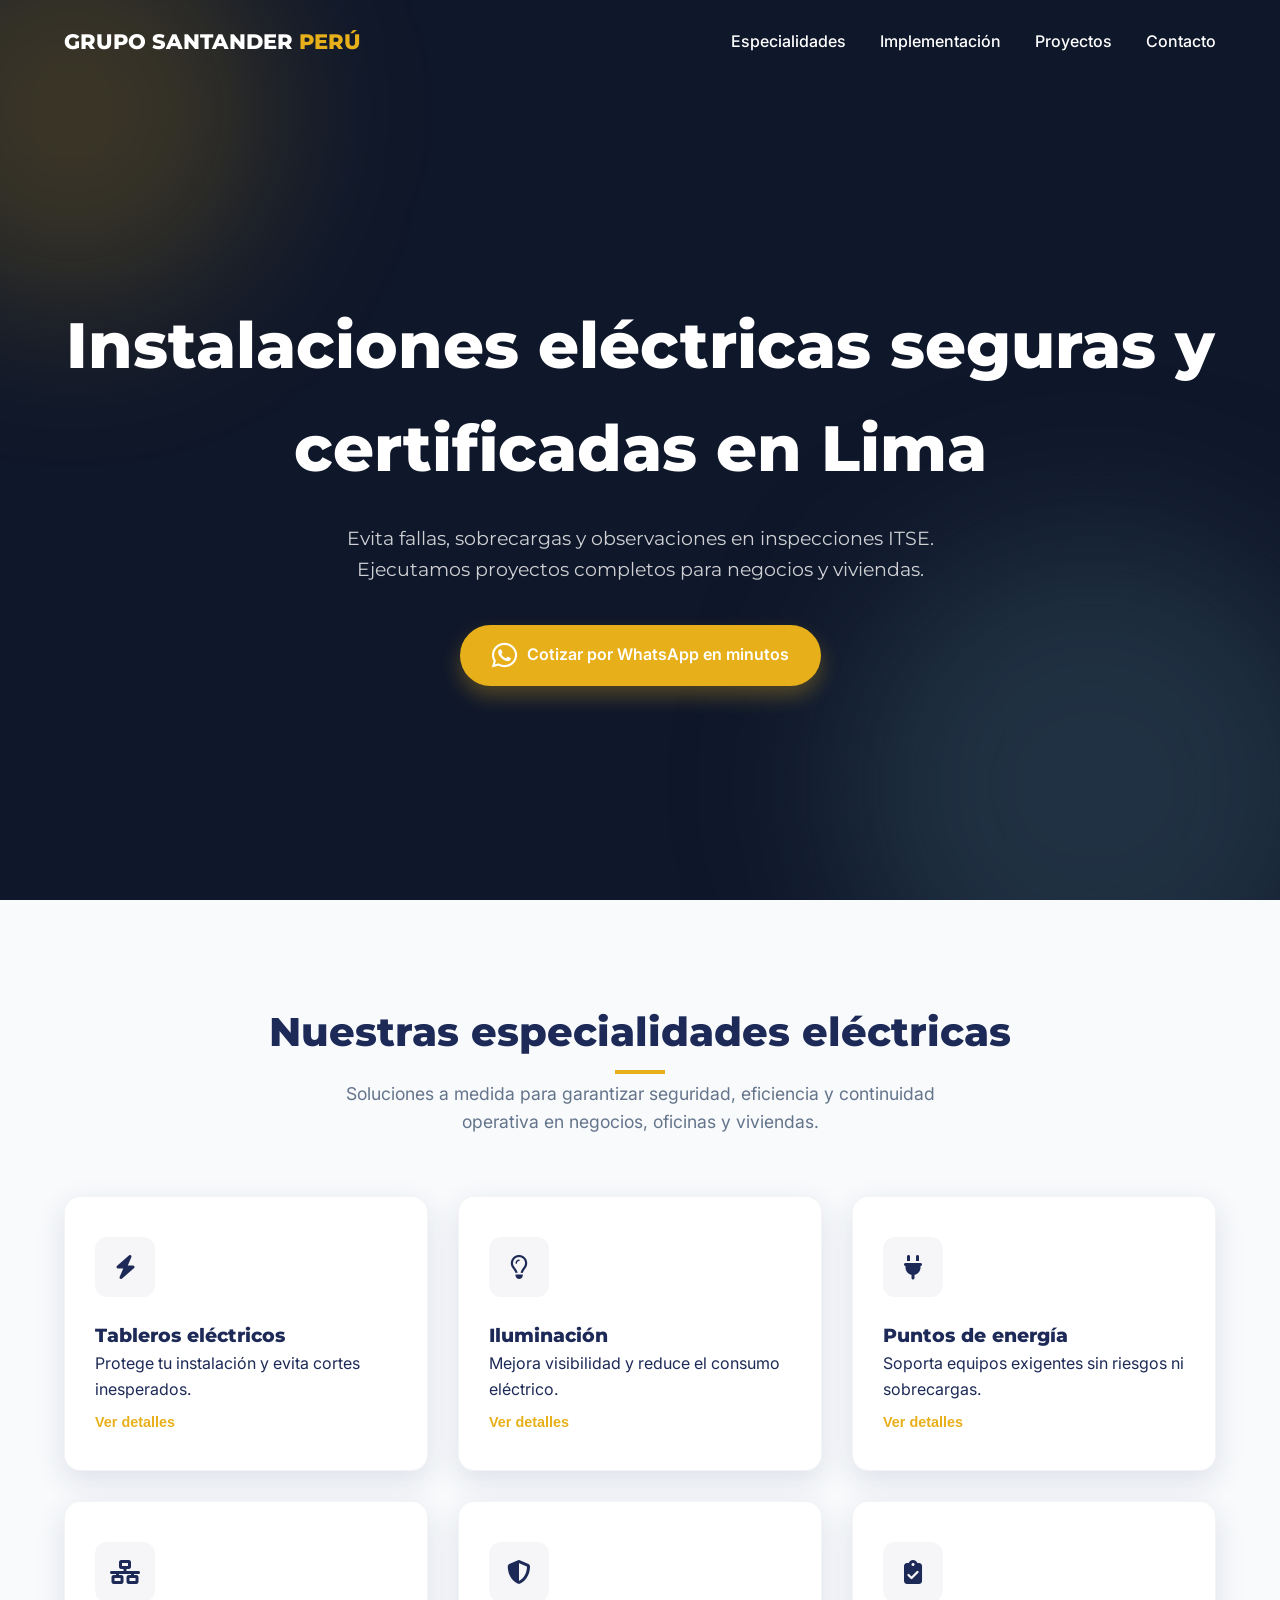
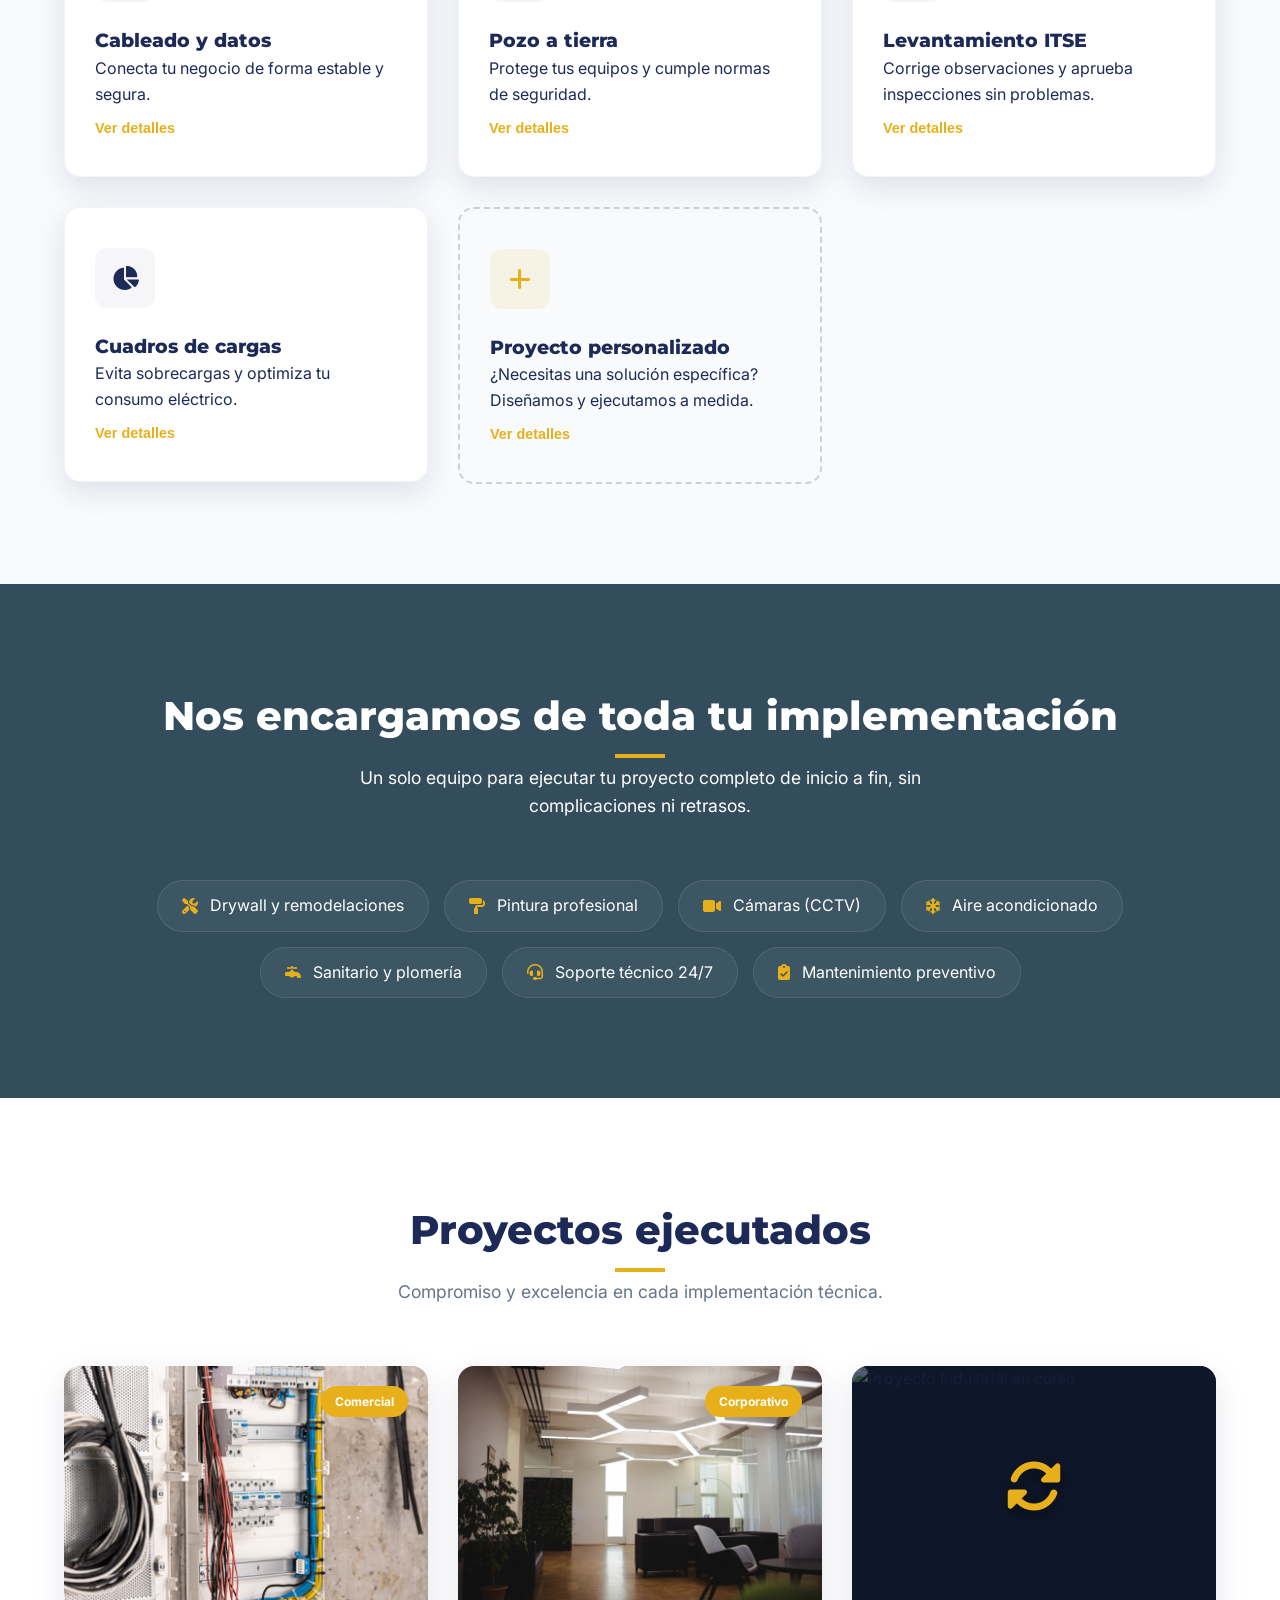
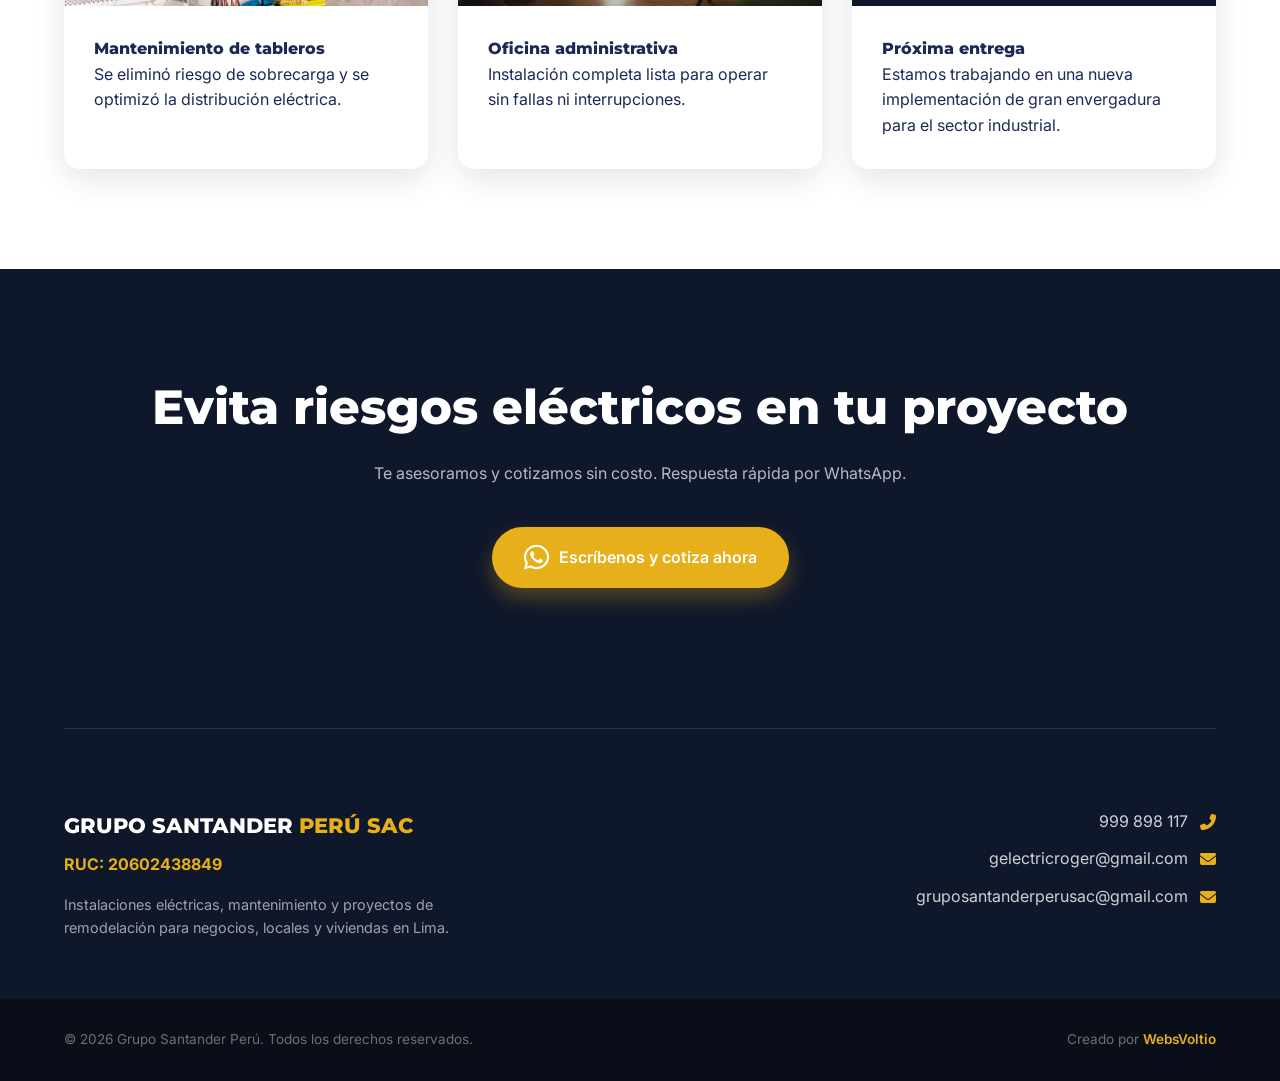
==== new/index.html @ bc80b97b "Nueva web" ====
<!DOCTYPE html>
<html lang="es">

<head>
  <meta charset="UTF-8">
  <meta name="viewport" content="width=device-width, initial-scale=1.0">
  <title>Grupo Santander Perú - Instalaciones Eléctricas</title>
  <link rel="preconnect" href="https://fonts.googleapis.com">
  <link rel="preconnect" href="https://fonts.gstatic.com" crossorigin>
  <link
    href="https://fonts.googleapis.com/css2?family=Inter:wght@400;500;600&family=Montserrat:wght@700;800&display=swap"
    rel="stylesheet">
  <link rel="stylesheet" href="https://cdnjs.cloudflare.com/ajax/libs/font-awesome/6.4.0/css/all.min.css">
  <link rel="stylesheet" href="style.css">
</head>

<body>

  <div class="global-bg">
    <div class="hero-blob blob-1"></div>
    <div class="hero-blob blob-2"></div>
  </div>

  <nav class="navbar" id="navbar">
    <div class="container nav-container">
      <a href="#inicio" class="logo">GRUPO SANTANDER <span>PERÚ</span></a>

      <button class="menu-toggle" id="mobile-menu" aria-label="Abrir menú">
        <i class="fas fa-bars"></i>
      </button>

      <div class="nav-links">
        <button class="close-menu" id="close-menu" aria-label="Cerrar menú">
          <i class="fas fa-times"></i>
        </button>

        <a href="#servicios">Especialidades</a>
        <a href="#implementacion">Implementación</a>
        <a href="#proyectos">Proyectos</a>
        <a href="#contacto">Contacto</a>
      </div>
    </div>
  </nav>

  <header class="hero" id="inicio">
    <div class="container hero-content" id="parallax-hero">
      <h1 class="hero-title">Instalaciones eléctricas seguras y certificadas en Lima</h1>
      <h2 class="hero-subtitle">Evita fallas, sobrecargas y observaciones en inspecciones ITSE. Ejecutamos proyectos
        completos para
        negocios y viviendas.</h2>
      <a href="https://wa.me/51999898117?text=Hola,%20vengo%20de%20tu%20web%20y%20quiero%20más%20información%20sobre%20tus%20servicios"
        target="_blank" class="btn btn-primary hero-btn">
        <i class="fab fa-whatsapp" style="font-size: 1.8rem;"></i> Cotizar por WhatsApp en minutos
      </a>
    </div>
  </header>

  <!-- 2. Especialidades Técnicas Section -->
  <section class="especialidades section-padding" id="servicios">
    <div class="container">
      <div class="section-header scroll-appear">
        <h2>Nuestras especialidades eléctricas</h2>
        <p>Soluciones a medida para garantizar seguridad, eficiencia y continuidad operativa en negocios, oficinas y
          viviendas.</p>
      </div>

      <div class="services-grid">

        <!-- Tableros -->
        <div class="service-card scroll-appear">
          <div class="icon-wrapper"><i class="fas fa-bolt"></i></div>
          <h3>Tableros eléctricos</h3>
          <p class="desc">Protege tu instalación y evita cortes inesperados.</p>

          <div class="service-hidden">
            <ul>
              <li>Instalación y mantenimiento de tableros eléctricos</li>
              <li>Llaves térmicas y diferenciales</li>
              <li>En locales comerciales, oficinas y viviendas</li>
            </ul>
            <a href="https://wa.me/51999898117?text=Quiero%20cotizar%20tableros%20eléctricos" target="_blank"
              class="btn btn-primary btn-sm">
              Cotizar este servicio
            </a>
          </div>

          <button class="service-toggle">Ver detalles</button>
        </div>

        <!-- Iluminación -->
        <div class="service-card scroll-appear delay-1">
          <div class="icon-wrapper"><i class="far fa-lightbulb"></i></div>
          <h3>Iluminación</h3>
          <p class="desc">Mejora visibilidad y reduce el consumo eléctrico.</p>

          <div class="service-hidden">
            <ul>
              <li>Luminarias LED, empotradas, colgantes y paneles</li>
              <li>Instalación en oficinas, locales y ambientes remodelados</li>
            </ul>
            <a href="https://wa.me/51999898117?text=Quiero%20cotizar%20iluminación" target="_blank"
              class="btn btn-primary btn-sm">
              Cotizar este servicio
            </a>
          </div>

          <button class="service-toggle">Ver detalles</button>
        </div>

        <!-- Puntos -->
        <div class="service-card scroll-appear delay-2">
          <div class="icon-wrapper"><i class="fas fa-plug"></i></div>
          <h3>Puntos de energía</h3>
          <p class="desc">Soporta equipos exigentes sin riesgos ni sobrecargas.</p>

          <div class="service-hidden">
            <ul>
              <li>Alimentadores para tableros</li>
              <li>Tomacorrientes especiales</li>
              <li>Puntos de fuerza para maquinaria y equipos</li>
            </ul>
            <a href="https://wa.me/51999898117?text=Quiero%20cotizar%20puntos%20de%20energía" target="_blank"
              class="btn btn-primary btn-sm">
              Cotizar este servicio
            </a>
          </div>

          <button class="service-toggle">Ver detalles</button>
        </div>

        <!-- Cableado -->
        <div class="service-card scroll-appear">
          <div class="icon-wrapper"><i class="fas fa-network-wired"></i></div>
          <h3>Cableado y datos</h3>
          <p class="desc">Conecta tu negocio de forma estable y segura.</p>

          <div class="service-hidden">
            <ul>
              <li>Instalación de cableado eléctrico</li>
              <li>Puntos de red para oficinas y sistemas de cobro</li>
              <li>Integración de equipos</li>
            </ul>
            <a href="https://wa.me/51999898117?text=Quiero%20cotizar%20cableado" target="_blank"
              class="btn btn-primary btn-sm">
              Cotizar este servicio
            </a>
          </div>

          <button class="service-toggle">Ver detalles</button>
        </div>

        <!-- Pozo -->
        <div class="service-card scroll-appear delay-1">
          <div class="icon-wrapper"><i class="fas fa-shield-alt"></i></div>
          <h3>Pozo a tierra</h3>
          <p class="desc">Protege tus equipos y cumple normas de seguridad.</p>

          <div class="service-hidden">
            <ul>
              <li>Mantenimiento de pozo a tierra</li>
              <li>Medición y certificación</li>
              <li>Cumplimiento de normas vigentes</li>
            </ul>
            <a href="https://wa.me/51999898117?text=Quiero%20cotizar%20pozo%20a%20tierra" target="_blank"
              class="btn btn-primary btn-sm">
              Cotizar este servicio
            </a>
          </div>

          <button class="service-toggle">Ver detalles</button>
        </div>

        <!-- ITSE -->
        <div class="service-card scroll-appear delay-2">
          <div class="icon-wrapper"><i class="fas fa-clipboard-check"></i></div>
          <h3>Levantamiento ITSE</h3>
          <p class="desc">Corrige observaciones y aprueba inspecciones sin problemas.</p>

          <div class="service-hidden">
            <ul>
              <li>Adecuación de instalaciones eléctricas</li>
              <li>Cumplimiento de normativas municipales</li>
              <li>Preparación para inspecciones</li>
            </ul>
            <a href="https://wa.me/51999898117?text=Quiero%20cotizar%20ITSE" target="_blank"
              class="btn btn-primary btn-sm">
              Cotizar este servicio
            </a>
          </div>

          <button class="service-toggle">Ver detalles</button>
        </div>

        <!-- Cuadros -->
        <div class="service-card scroll-appear">
          <div class="icon-wrapper"><i class="fas fa-chart-pie"></i></div>
          <h3>Cuadros de cargas</h3>
          <p class="desc">Evita sobrecargas y optimiza tu consumo eléctrico.</p>

          <div class="service-hidden">
            <ul>
              <li>Revisión de consumo eléctrico</li>
              <li>Prevención de sobrecargas</li>
              <li>Implementación de planos eléctricos</li>
            </ul>
            <a href="https://wa.me/51999898117?text=Quiero%20cotizar%20cuadro%20de%20cargas" target="_blank"
              class="btn btn-primary btn-sm">
              Cotizar este servicio
            </a>
          </div>

          <button class="service-toggle">Ver detalles</button>
        </div>

        <!-- Proyecto personalizado -->
        <div class="service-card service-card-alt scroll-appear delay-2">
          <div class="icon-wrapper">
            <i class="fas fa-plus"></i>
          </div>

          <h3>Proyecto personalizado</h3>
          <p class="desc">
            ¿Necesitas una solución específica? Diseñamos y ejecutamos a medida.
          </p>

          <div class="service-hidden">
            <ul>
              <li>Evaluación técnica según requerimiento</li>
              <li>Diseño e implementación personalizada</li>
              <li>En negocios, oficinas y viviendas</li>
            </ul>
            <a href="https://wa.me/51999898117?text=Quiero%20un%20proyecto%20personalizado" target="_blank"
              class="btn btn-primary btn-sm">
              Evaluar mi proyecto
            </a>
          </div>

          <button class="service-toggle">Ver detalles</button>
        </div>

      </div>
    </div>
  </section>

  <!-- 3. Implementación Integral Section -->
  <section class="implementacion section-padding" id="implementacion">
    <div class="container">
      <div class="section-header scroll-appear text-white">
        <h2>Nos encargamos de toda tu implementación</h2>
        <p>Un solo equipo para ejecutar tu proyecto completo de inicio a fin, sin complicaciones ni retrasos.</p>
      </div>

      <div class="ecosystem-container scroll-appear delay-1">
        <div class="ecosystem-item">
          <i class="fas fa-tools"></i>
          <span>Drywall y remodelaciones</span>
        </div>
        <div class="ecosystem-item">
          <i class="fas fa-paint-roller"></i>
          <span>Pintura profesional</span>
        </div>
        <div class="ecosystem-item">
          <i class="fas fa-video"></i>
          <span>Cámaras (CCTV)</span>
        </div>
        <div class="ecosystem-item">
          <i class="fas fa-snowflake"></i>
          <span>Aire acondicionado</span>
        </div>
        <div class="ecosystem-item">
          <i class="fas fa-faucet"></i>
          <span>Sanitario y plomería</span>
        </div>
        <div class="ecosystem-item">
          <i class="fas fa-headset"></i>
          <span>Soporte técnico 24/7</span>
        </div>
        <div class="ecosystem-item">
          <i class="fas fa-clipboard-check"></i>
          <span>Mantenimiento preventivo</span>
        </div>
      </div>
    </div>
  </section>

  <!-- 4. Proyectos Realizados Section -->
  <section class="proyectos section-padding" id="proyectos">
    <div class="container">
      <div class="section-header scroll-appear">
        <h2>Proyectos ejecutados</h2>
        <p>Compromiso y excelencia en cada implementación técnica.</p>
      </div>

      <div class="projects-grid">
        <article class="project-card scroll-appear">
          <div class="project-img">
            <img src="img/proyecto1.jpg" alt="Implementación Comercial">
            <span class="project-tag">Comercial</span>
          </div>
          <div class="project-info">
            <h4>Mantenimiento de tableros</h4>
            <p>Se eliminó riesgo de sobrecarga y se optimizó la distribución eléctrica.</p>
          </div>
        </article>

        <article class="project-card scroll-appear delay-1">
          <div class="project-img">
            <img src="img/proyecto2.jpg" alt="Oficinas Corporativas">
            <span class="project-tag">Corporativo</span>
          </div>
          <div class="project-info">
            <h4>Oficina administrativa</h4>
            <p>Instalación completa lista para operar sin fallas ni interrupciones.</p>
          </div>
        </article>

        <article class="project-card project-card-pending scroll-appear delay-2">
          <div class="project-img">
            <div class="pending-overlay"></div>
            <div class="pending-badge">
              <i class="fas fa-sync-alt fa-spin"></i>
            </div>
            <img src="https://images.unsplash.com/photo-1504307651254-35680f356dfd?q=80&w=1000&auto=format&fit=crop"
              alt="Proyecto Industrial en curso">
          </div>
          <div class="project-info">
            <h4>Próxima entrega</h4>
            <p>Estamos trabajando en una nueva implementación de gran envergadura para el sector industrial.</p>
          </div>
        </article>
      </div>
    </div>
  </section>

  <!-- 5. Cierre y Contacto Section -->
  <footer class="contacto section-padding" id="contacto">
    <div class="container footer-content">
      <div class="footer-main scroll-appear">
        <h2>Evita riesgos eléctricos en tu proyecto</h2>
        <p>Te asesoramos y cotizamos sin costo. Respuesta rápida por WhatsApp.</p>
        <a href="https://wa.me/51999898117?text=Hola%20Grupo%20Santander%20Perú,%20estoy%20interesado%20en%20una%20cotización%20para%20un%20proyecto%20de%20instalación%20eléctrica."
          target="_blank" class="btn btn-primary footer-btn">
          <i class="fab fa-whatsapp" style="font-size: 1.8rem;"></i> Escríbenos y cotiza ahora
        </a>
      </div>

      <div class="footer-grid scroll-appear delay-1">
        <div class="footer-col">
          <h4 class="footer-logo">GRUPO SANTANDER <span>PERÚ SAC</span></h4>
          <p class="ruc">RUC: 20602438849</p>
          <p class="footer-desc">Instalaciones eléctricas, mantenimiento y proyectos de remodelación para negocios,
            locales y
            viviendas en Lima.</p>
        </div>
        <div class="footer-col">
          <p>
            <a href="tel:+51999898117">999 898 117</a>
            <i class="fas fa-phone-alt"></i>
          </p>
          <p>
            <a href="mailto:gelectricroger@gmail.com">gelectricroger@gmail.com</a>
            <i class="fas fa-envelope"></i>
          </p>
          <p>
            <a href="mailto:gruposantanderperusac@gmail.com">gruposantanderperusac@gmail.com</a>
            <i class="fas fa-envelope"></i>
          </p>
        </div>
      </div>
    </div>

    <div class="footer-bottom">
      <div class="container bottom-flex">
        <p>&copy; 2026 Grupo Santander Perú. Todos los derechos reservados.</p>
        <p class="signature">Creado por <a href="https://rc-at.github.io/websvoltio/" target="_blank">WebsVoltio</a></p>
      </div>
    </div>
  </footer>

  <!-- Main JavaScript -->
  <script src="main.js"></script>
</body>

</html>
---- new/style.css ----
/* ====================================================
   1. Base & Theme 
   ==================================================== */
:root {
  --bg-white: #FFFFFF;
  --text-navy: #1D2A57;
  --accent-mustard: #E7B01A;
  --accent-hover: #D19C0E;
  --bg-teal: #334D5C;
  --bg-dark-hero: #0F172A;
  --font-heading: 'Montserrat', sans-serif;
  --font-body: 'Inter', sans-serif;
  --transition-smooth: all 0.4s cubic-bezier(0.25, 1, 0.5, 1);
  --shadow-soft: 0 10px 30px rgba(29, 42, 87, 0.12);
  --shadow-hover: 0 25px 50px rgba(29, 42, 87, 0.25);
}

* {
  margin: 0;
  padding: 0;
  box-sizing: border-box;
}

html {
  scroll-behavior: smooth;
  scroll-padding-top: 80px;
  background-color: var(--bg-dark-hero);
}

body {
  font-family: var(--font-body);
  color: var(--text-navy);
  line-height: 1.6;
  overflow-x: hidden;
  background-color: var(--bg-dark-hero);
}

h1,
h2,
h3,
h4 {
  font-family: var(--font-heading);
  color: var(--text-navy);
  font-weight: 800;
}

.container {
  width: 100%;
  max-width: 1200px;
  margin: 0 auto;
  padding: 0 24px;
}

.section-padding {
  padding: 100px 0;
}

/* Botones */
.btn {
  display: inline-flex;
  align-items: center;
  justify-content: center;
  gap: 10px;
  padding: 16px 32px;
  border-radius: 50px;
  font-weight: 600;
  text-decoration: none;
  transition: var(--transition-smooth);
  border: none;
  cursor: pointer;
}

.btn-primary {
  background-color: var(--accent-mustard);
  color: #FFFFFF;
  box-shadow: 0 10px 20px rgba(231, 176, 26, 0.3);
}

.btn-primary:hover {
  background-color: var(--accent-hover);
  transform: translateY(-3px);
}

/* ====================================================
   2. Navbar (Glassmorphism)
   ==================================================== */
.navbar {
  position: fixed;
  top: 0;
  left: 0;
  width: 100%;
  z-index: 1000;
  padding: 25px 0;
  transition: var(--transition-smooth);
}

.navbar.scrolled {
  background: rgba(255, 255, 255, 0.98);
  backdrop-filter: blur(10px);
  padding: 15px 0;
  box-shadow: 0 4px 30px rgba(0, 0, 0, 0.05);
}

.nav-container {
  display: flex;
  justify-content: space-between;
  align-items: center;
}

.logo {
  font-family: var(--font-heading);
  font-size: 1.3rem;
  color: var(--bg-white);
  text-decoration: none;
  font-weight: 800;
  transition: var(--transition-smooth);
  white-space: nowrap;
}

.logo span {
  color: var(--accent-mustard);
}

.navbar.scrolled .logo,
.navbar.scrolled .nav-links a {
  color: var(--text-navy);
}

.nav-links a {
  color: #FFFFFF;
  text-decoration: none;
  margin-left: 30px;
  font-weight: 500;
  transition: var(--transition-smooth);
}

.nav-links a:hover {
  color: var(--accent-mustard);
}

/* ====================================================
   3. Hero Section (Fijo detrás)
   ==================================================== */
.global-bg {
  position: fixed;
  inset: 0;
  z-index: 1;
  background-color: var(--bg-dark-hero);
  overflow: hidden;
}

.hero {
  position: fixed;
  inset: 0;
  display: flex;
  align-items: center;
  justify-content: center;
  text-align: center;
  z-index: 2;
  padding-top: 80px;
}

/* Título Hero Blanco */
.hero h1 {
  color: #FFFFFF !important;
  font-size: clamp(2.2rem, 5vw, 4rem);
  margin-bottom: 24px;
  opacity: 0;
  transform: translateY(40px);
}

.hero h2 {
  color: rgba(255, 255, 255, 0.8);
  font-weight: 400;
  font-size: 1.2rem;
  max-width: 700px;
  margin: 0 auto 40px;
  opacity: 0;
  transform: translateY(40px);
}

.hero .btn {
  opacity: 0;
  transform: translateY(40px);
}

.hero-blob {
  position: absolute;
  border-radius: 50%;
  filter: blur(80px);
  animation: floatBlob 15s infinite alternate ease-in-out;
}

.blob-1 {
  width: 400px;
  height: 400px;
  background: rgba(231, 176, 26, 0.2);
  top: -10%;
  left: -10%;
}

.blob-2 {
  width: 500px;
  height: 500px;
  background: rgba(51, 77, 92, 0.5);
  bottom: -15%;
  right: -5%;
}

@keyframes floatBlob {
  0% {
    transform: translate(0, 0);
  }

  100% {
    transform: translate(100px, 50px);
  }
}

.hero.loaded h1 {
  animation: slideUpFade 0.8s forwards;
}

.hero.loaded h2 {
  animation: slideUpFade 0.8s 0.2s forwards;
}

.hero.loaded .btn {
  animation: slideUpFade 0.8s 0.4s forwards;
}

@keyframes slideUpFade {
  to {
    opacity: 1;
    transform: translateY(0);
  }
}

/* ====================================================
   4. Secciones (Capa 10)
   ==================================================== */
.especialidades,
.implementacion,
.proyectos,
.contacto {
  position: relative;
  z-index: 10;
  width: 100%;
}

.especialidades {
  margin-top: 100vh;
  background-color: #F8FAFC;
}

.proyectos {
  background-color: #FFFFFF;
}

.implementacion {
  background-color: var(--bg-teal);
}

.section-header {
  text-align: center;
  margin-bottom: 60px;
}

.section-header h2 {
  font-size: 2.5rem;
  margin-bottom: 16px;
  position: relative;
  display: inline-block;
}

.section-header h2::after {
  content: '';
  position: absolute;
  bottom: -10px;
  left: 50%;
  transform: translateX(-50%);
  width: 50px;
  height: 4px;
  background: var(--accent-mustard);
}

.section-header p {
  font-size: 1.1rem;
  color: #64748B;
  max-width: 600px;
  margin: 0 auto;
}

/* Título Blanco en Implementación */
.implementacion .section-header h2,
.implementacion .section-header p {
  color: #FFFFFF !important;
}

/* Especialidades */
.services-grid {
  display: grid;
  grid-template-columns: repeat(auto-fit, minmax(300px, 1fr));
  gap: 30px;
}

.service-card {
  background: #FFFFFF;
  padding: 40px 30px;
  border-radius: 16px;
  box-shadow: var(--shadow-soft);
  border: 1px solid rgba(29, 42, 87, 0.05);
  transition: all 0.5s cubic-bezier(0.25, 1, 0.5, 1);
  display: flex;
  flex-direction: column;
  align-items: flex-start;
  position: relative;
  overflow: hidden;
}

.service-card::before {
  content: '';
  position: absolute;
  top: 0;
  left: 0;
  width: 0;
  height: 4px;
  background: var(--accent-mustard);
  transition: width 0.5s cubic-bezier(0.25, 1, 0.5, 1);
}

.service-card:not(.service-card-alt):hover {
  transform: translateY(-8px);
  box-shadow: var(--shadow-hover);
}

.service-card:not(.service-card-alt):hover::before {
  width: 100%;
}

.icon-wrapper {
  width: 60px;
  height: 60px;
  background: rgba(29, 42, 87, 0.04);
  border-radius: 12px;
  display: flex;
  align-items: center;
  justify-content: center;
  font-size: 24px;
  color: var(--text-navy);
  margin-bottom: 24px;
  transition: var(--transition-smooth);
}

.service-card:not(.service-card-alt):hover .icon-wrapper {
  background: var(--accent-mustard);
  color: #FFFFFF;
}

.service-card.service-card-alt {
  background: transparent;
  border: 2px dashed rgba(29, 42, 87, 0.2);
  box-shadow: none;
}

.service-card.service-card-alt:hover {
  transform: none;
  box-shadow: none;
}

/* Implementación Píldoras */
.ecosystem-container {
  display: flex;
  flex-wrap: wrap;
  justify-content: center;
  gap: 15px;
}

.ecosystem-item {
  background: rgba(255, 255, 255, 0.05);
  border: 1px solid rgba(255, 255, 255, 0.1);
  padding: 12px 24px;
  border-radius: 50px;
  display: flex;
  align-items: center;
  gap: 12px;
  color: #FFFFFF;
  transition: var(--transition-smooth);
}

.ecosystem-item i {
  color: var(--accent-mustard);
}

.ecosystem-item:hover {
  background: rgba(255, 255, 255, 0.1);
  border-color: var(--accent-mustard);
  transform: translateY(-3px);
}

/* Proyectos con Mock Up */
.projects-grid {
  display: grid;
  grid-template-columns: repeat(auto-fit, minmax(320px, 1fr));
  gap: 30px;
}

.project-card {
  border-radius: 16px;
  overflow: hidden;
  background: #FFFFFF;
  box-shadow: var(--shadow-soft);
  transition: var(--transition-smooth);
}

.project-img {
  height: 240px;
  position: relative;
  overflow: hidden;
  background: #0F172A;
}

.project-img img {
  width: 100%;
  height: 100%;
  object-fit: cover;
  transition: 0.6s;
}

.project-card:hover img {
  transform: scale(1.1);
}

.project-tag {
  position: absolute;
  top: 20px;
  right: 20px;
  background: var(--accent-mustard);
  color: white;
  padding: 6px 14px;
  border-radius: 50px;
  font-size: 0.75rem;
  font-weight: 700;
  z-index: 2;
}

.project-info {
  padding: 30px;
}

.project-card-pending .project-img img {
  opacity: 1;
  /* Reset to prevent blur artifacts */
}

.pending-overlay {
  position: absolute;
  inset: 0;
  background-color: rgba(15, 23, 42, 0.65);
  z-index: 1;
}

.pending-badge {
  position: absolute;
  inset: 0;
  display: flex;
  align-items: center;
  justify-content: center;
  z-index: 2;
}

.pending-badge i {
  font-size: 3.5rem;
  color: var(--accent-mustard);
  text-shadow: 0 4px 15px rgba(0, 0, 0, 0.6);
}

/* ====================================================
   5. Footer & Contact (Alineación y Estilos)
   ==================================================== */
.contacto {
  background-color: var(--bg-dark-hero) !important;
  color: #FFFFFF;
  overflow: hidden;
}

.contacto.section-padding {
  padding-bottom: 0 !important;
  /* Elimina espacio blanco al final */
}

.footer-main {
  text-align: center;
  margin-bottom: 140px;
}

.footer-main h2 {
  color: #FFFFFF !important;
  font-size: clamp(2rem, 4vw, 3rem);
  margin-bottom: 16px;
}

.footer-main p {
  color: rgba(255, 255, 255, 0.7) !important;
  margin-bottom: 40px;
}

.footer-grid {
  display: grid;
  grid-template-columns: 1.5fr 1fr;
  gap: 40px;
  border-top: 1px solid rgba(255, 255, 255, 0.1);
  padding-top: 80px;
  text-align: left;
}

.footer-logo {
  font-size: 1.3rem;
  margin-bottom: 10px;
  color: #FFFFFF !important;
}

.footer-logo span {
  color: var(--accent-mustard) !important;
}

.ruc {
  color: var(--accent-mustard) !important;
  font-weight: 700;
  display: block;
  margin-bottom: 15px;
}

.footer-desc {
  color: rgba(255, 255, 255, 0.6) !important;
  font-size: 0.9rem;
  max-width: 420px;
}

/* Columna de contacto (Derecha) */
.footer-grid .footer-col:last-child {
  display: flex;
  flex-direction: column;
  align-items: flex-end;
  text-align: right;
}

.footer-grid .footer-col:last-child p {
  display: flex;
  align-items: center;
  justify-content: flex-end;
  gap: 12px;
  width: 100%;
  color: rgba(255, 255, 255, 0.8) !important;
  margin-bottom: 12px;
}

.footer-grid .footer-col:last-child a {
  color: inherit;
  text-decoration: none;
  transition: var(--transition-smooth);
}

.footer-grid .footer-col:last-child a:hover {
  color: var(--accent-mustard);
}

.footer-grid .footer-col:last-child i {
  color: var(--accent-mustard) !important;
  order: 2;
  /* Icono a la derecha del texto */
  margin-right: 0;
}

/* Barra inferior */
.footer-bottom {
  margin-top: 60px;
  padding: 30px 0;
  background-color: rgba(0, 0, 0, 0.4);
  width: 100%;
}

.bottom-flex {
  display: flex;
  justify-content: space-between;
  align-items: center;
  font-size: 0.85rem;
  color: rgba(255, 255, 255, 0.4);
}

.signature a {
  color: var(--accent-mustard);
  text-decoration: none;
  font-weight: 600;
}

/* ====================================================
   6. Animaciones de Scroll
   ==================================================== */
.scroll-appear {
  opacity: 0;
  transform: translateY(40px);
  transition: opacity 0.8s ease-out, transform 0.8s cubic-bezier(0.25, 1, 0.5, 1);
}

.scroll-appear.is-visible {
  opacity: 1;
  transform: translateY(0);
}

.delay-1 {
  transition-delay: 0.15s;
}

.delay-2 {
  transition-delay: 0.3s;
}

/* === Servicios expandibles === */
.service-hidden ul {
  margin: 15px 0;
  padding-left: 18px;
  color: #475569;
  font-size: 0.9rem;
}

.service-hidden li {
  margin-bottom: 6px;
}

.service-toggle {
  margin-top: 15px;
  background: none;
  border: none;
  color: var(--accent-mustard);
  font-weight: 600;
  cursor: pointer;
  padding: 0;
}

.service-card.active .service-toggle {
  color: var(--text-navy);
}

/* Botón pequeño */
.btn-sm {
  padding: 10px 20px;
  font-size: 0.85rem;
  box-shadow: none!important;
}

/* Permitir interacción en tarjeta especial */
.service-card-alt {
  cursor: default;
  border-style: dashed;
}

.service-card-alt:hover {
  transform: translateY(-8px);
}

/* Diferenciar visualmente */
.service-card-alt .icon-wrapper {
  background: rgba(231, 176, 26, 0.1);
  color: var(--accent-mustard);
}

/* Mantener tarjetas independientes */
.services-grid {
  align-items: start;
}

.service-card {
  height: fit-content;
}

.service-card.active .service-hidden {
  max-height: 300px;
  opacity: 1;
  transform: translateY(0);
}

.service-hidden {
  max-height: 0;
  overflow: hidden;
  opacity: 0;
  transform: translateY(-8px);
  transition: all 0.3s ease;
}

.service-card.active .service-hidden {
  max-height: 300px;
  opacity: 1;
  transform: translateY(0);
}

.service-hidden .btn {
  margin-top: 10px;
}

.service-toggle {
  margin-top: 12px;
  background: none;
  border: none;
  color: var(--accent-mustard);
  font-weight: 600;
  cursor: pointer;
  padding: 0;
  font-size: 0.9rem;
}

.service-toggle:hover {
  text-decoration: underline;
}

/* ====================================================
   7. Mobile & iPhone SE (Responsive)
   ==================================================== */

/* Ocultar botones en escritorio */
.menu-toggle,
.close-menu {
  display: none;
  background: none;
  border: none;
  color: white;
  cursor: pointer;
}

.navbar.scrolled .menu-toggle {
  color: var(--text-navy);
}

@media (max-width: 768px) {

  /* Tipografía */
  .logo {
    font-size: 1.05rem;
  }

  .hero h1 {
    font-size: 1.8rem !important;
  }

  .hero h2 {
    font-size: 1rem !important;
  }

  .section-header h2 {
    font-size: 1.8rem;
  }

  .section-padding {
    padding: 60px 0;
  }

  /* Menú Hamburguesa */
  .menu-toggle {
    display: block;
    font-size: 1.5rem;
  }

  .nav-links {
    position: fixed;
    top: 0;
    right: -100%;
    /* Oculto fuera de pantalla */
    height: 100vh;
    width: 80%;
    background: var(--bg-dark-hero);
    display: flex;
    flex-direction: column;
    justify-content: center;
    align-items: center;
    transition: 0.5s cubic-bezier(0.25, 1, 0.5, 1);
    z-index: 2100;
    box-shadow: -10px 0 30px rgba(0, 0, 0, 0.5);
  }

  .nav-links.active {
    right: 0;
  }

  .nav-links a {
    margin: 20px 0;
    font-size: 1.2rem;
    color: white !important;
  }

  .close-menu {
    display: block;
    position: absolute;
    top: 25px;
    right: 25px;
    font-size: 2rem;
  }

  /* Footer Mobile */
  .footer-grid {
    grid-template-columns: 1fr;
    text-align: center;
  }

  .footer-desc {
    margin: 0 auto 20px;
  }

  .footer-grid .footer-col:last-child {
    align-items: center;
    text-align: center;
    margin-top: 30px;
  }

  .footer-grid .footer-col:last-child p {
    justify-content: center;
  }

  .footer-grid .footer-col:last-child i {
    order: 0;
    /* Icono antes del texto en móvil para mejor lectura */
    margin-right: 10px;
  }

  .bottom-flex {
    flex-direction: column;
    text-align: center;
    gap: 15px;
  }
}

@media (max-width: 400px) {
  .hero h1 {
    font-size: 1.6rem !important;
  }

  .footer-logo {
    font-size: 1.1rem;
  }
}
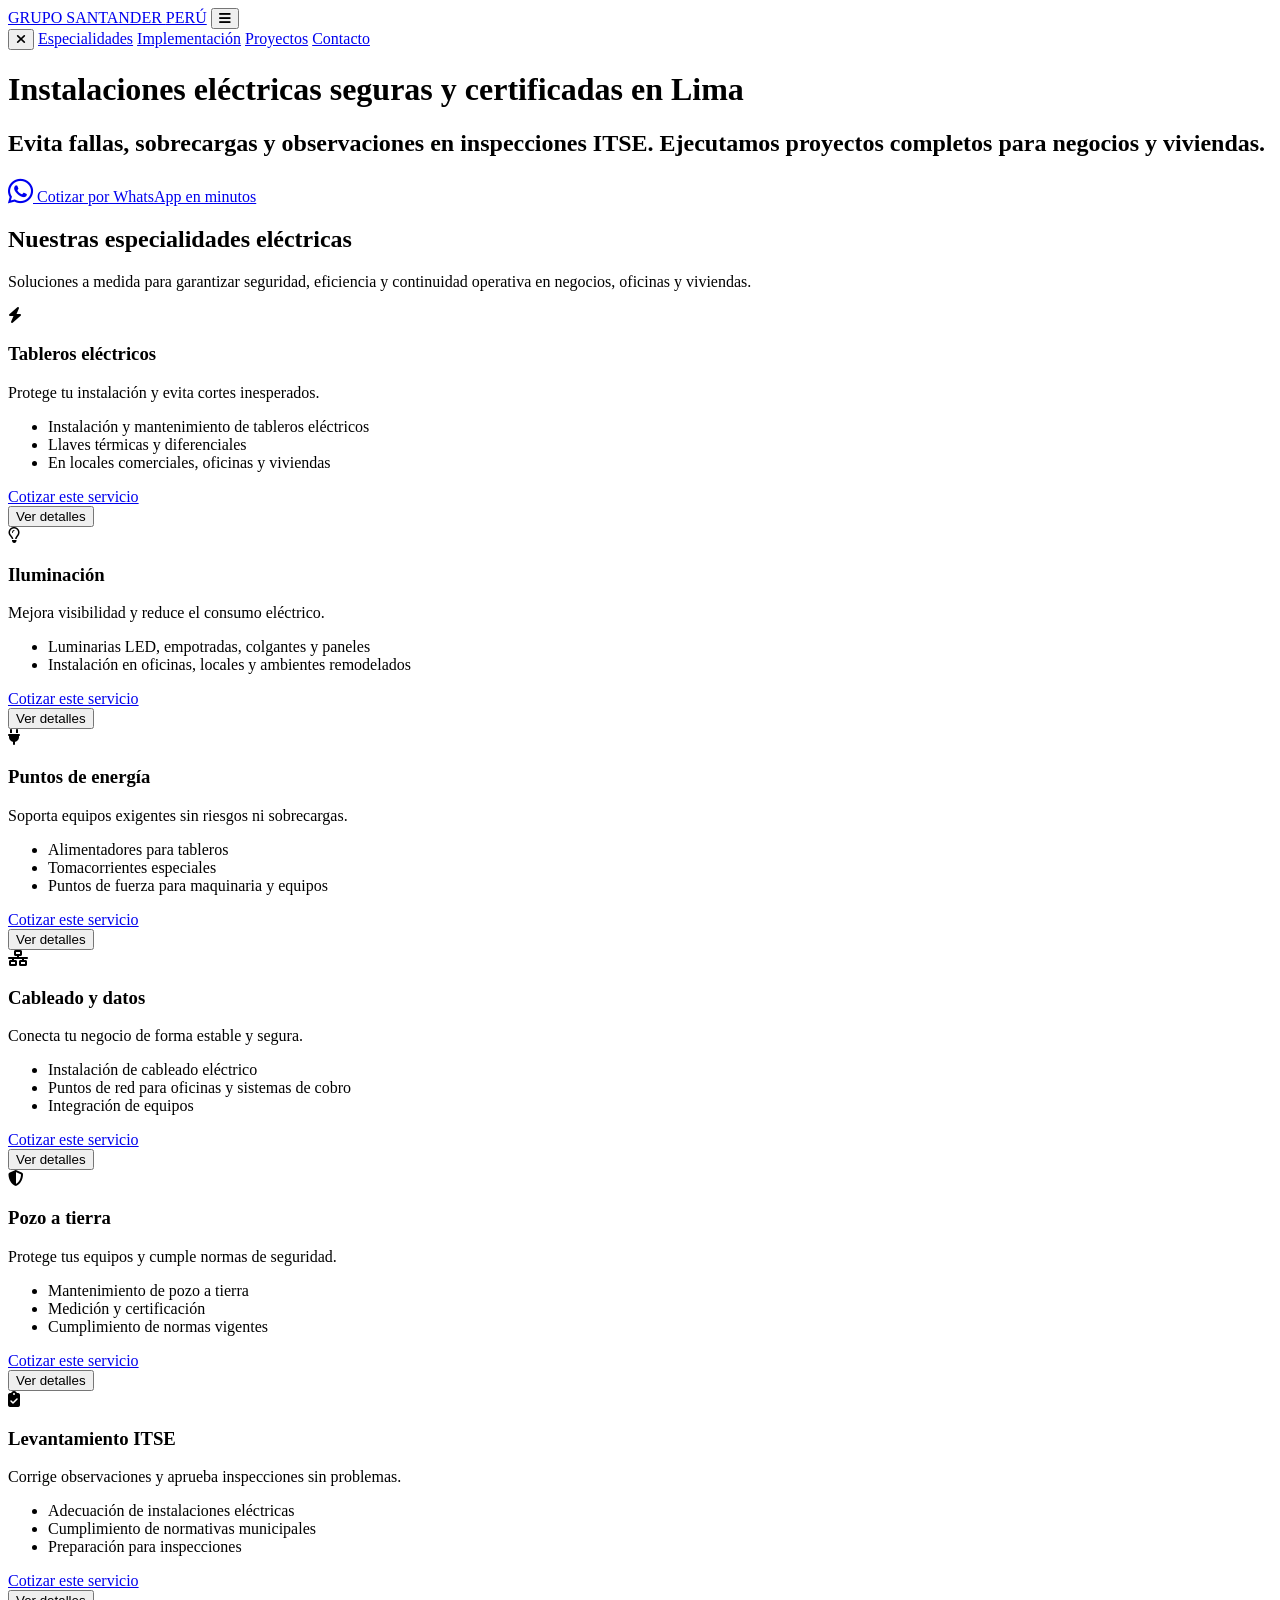
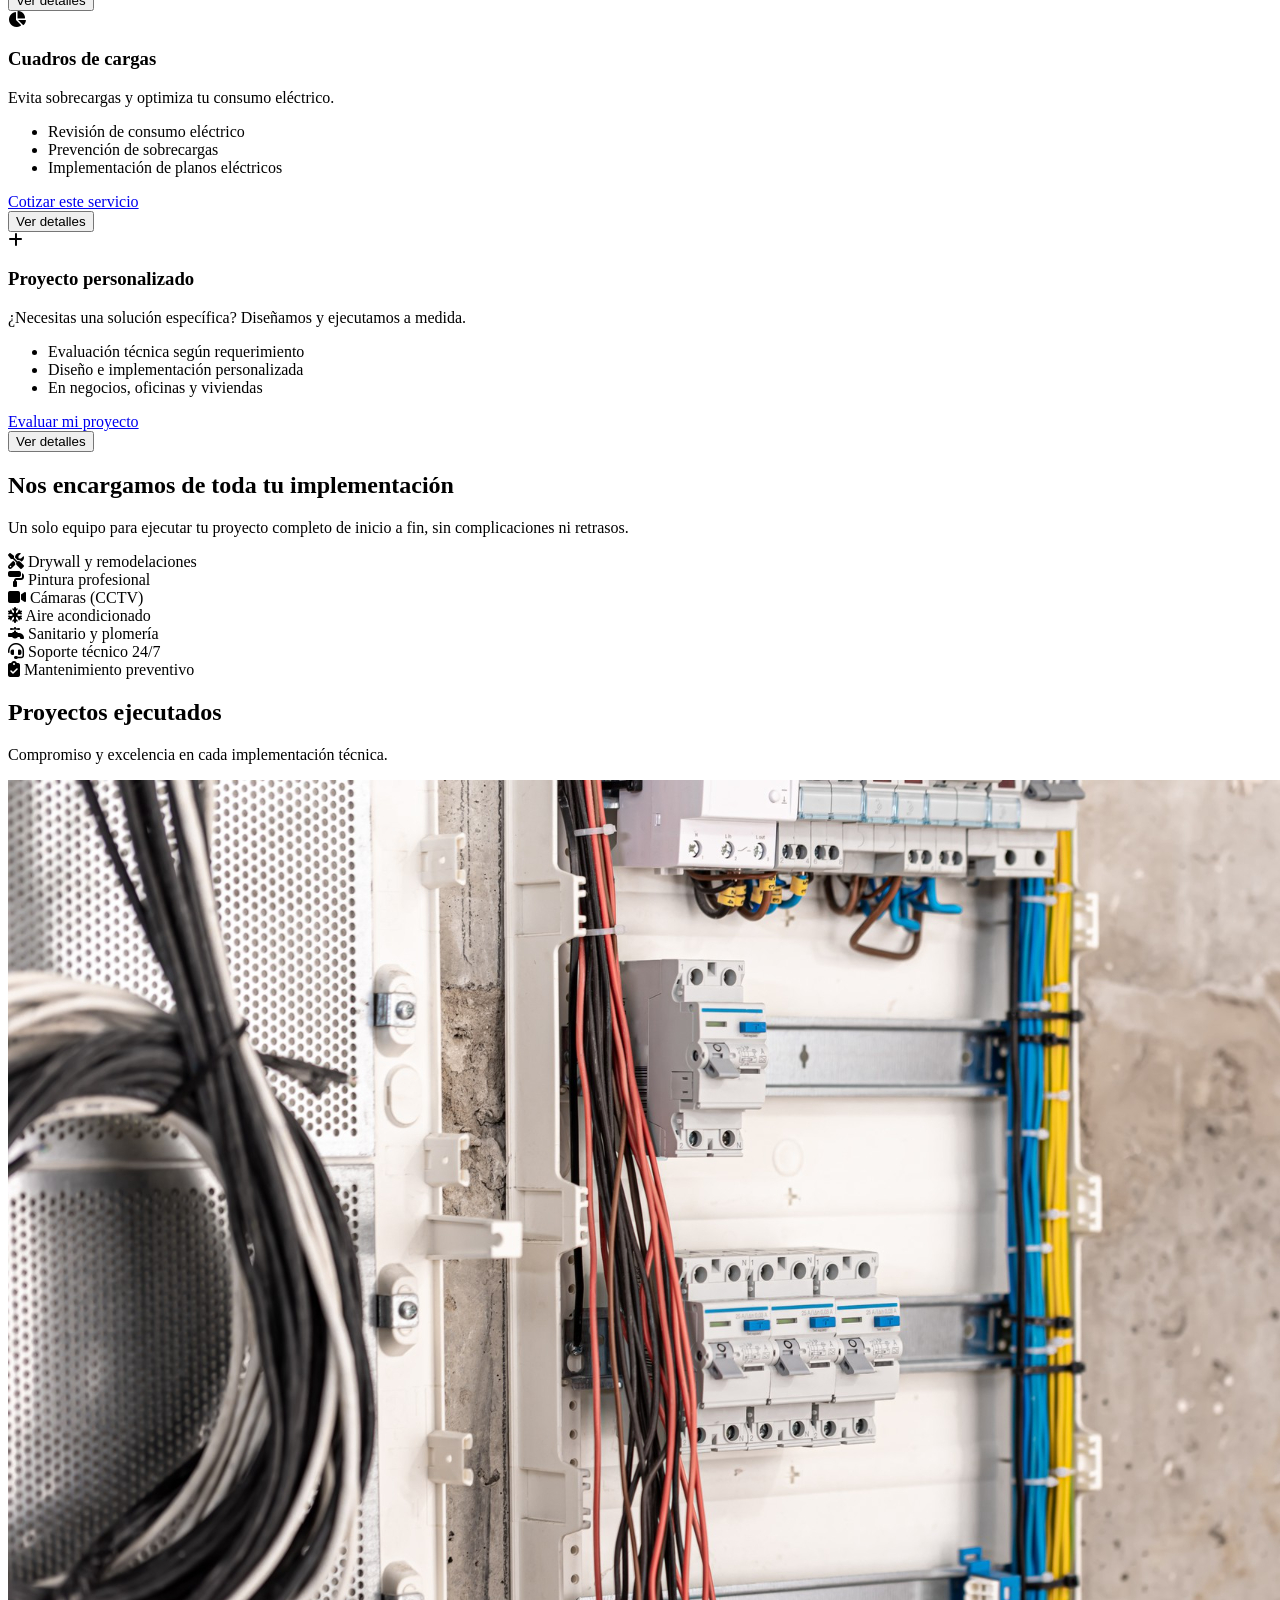
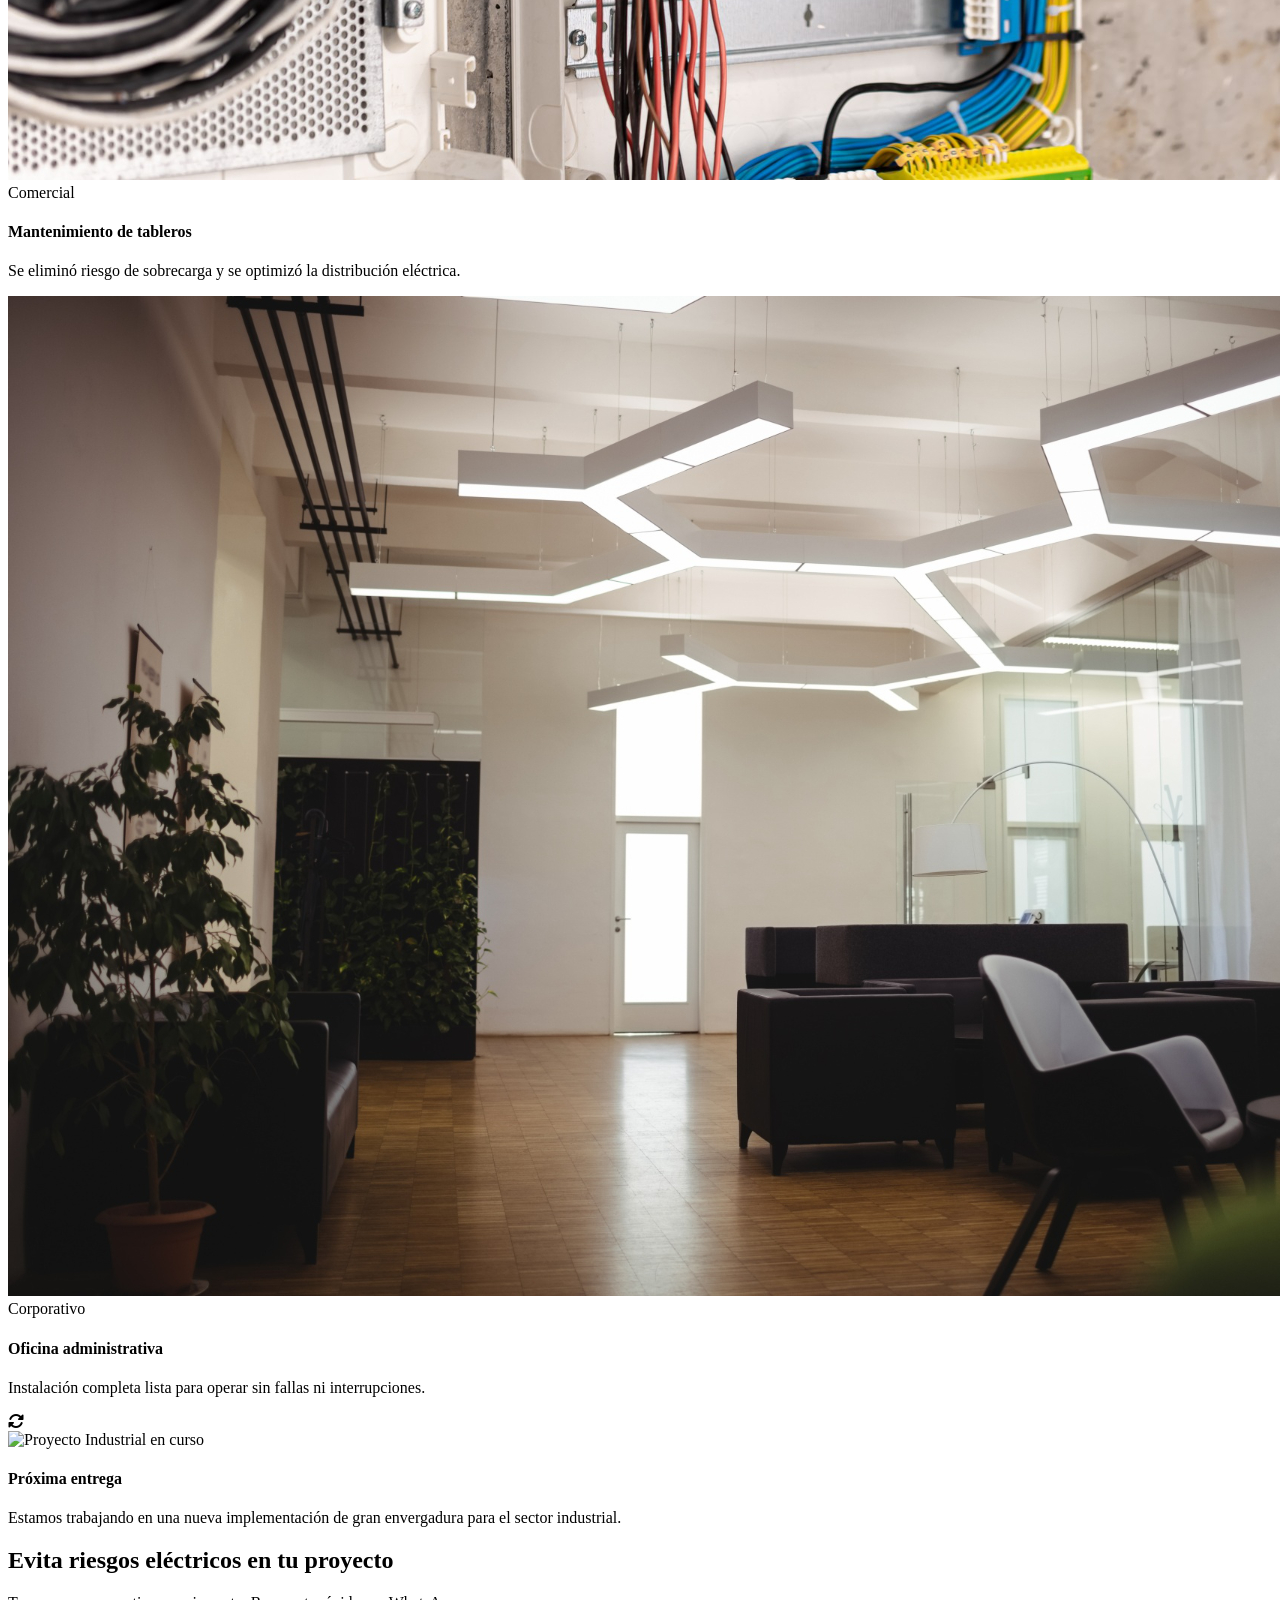
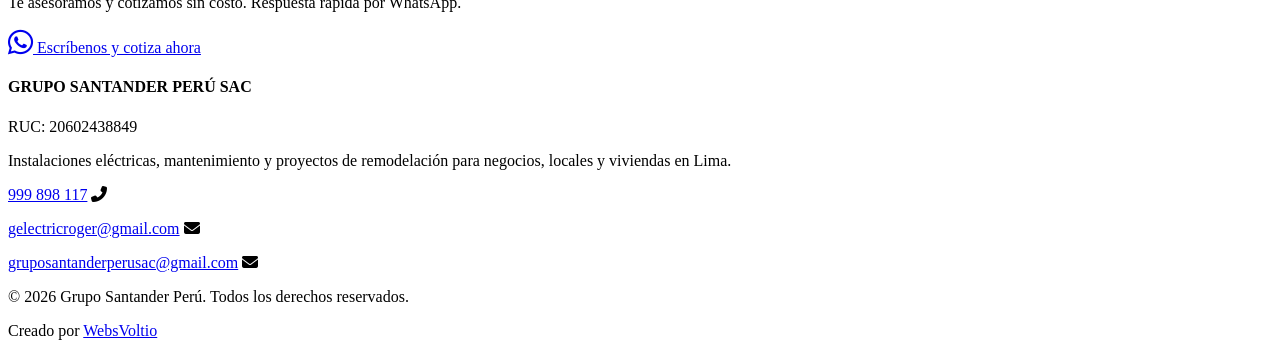
==== commit 00d01c33: "meta" ====
--- a/new/index.html
+++ b/new/index.html
@@ -4,14 +4,57 @@
 <head>
   <meta charset="UTF-8">
   <meta name="viewport" content="width=device-width, initial-scale=1.0">
-  <title>Grupo Santander Perú - Instalaciones Eléctricas</title>
-  <link rel="preconnect" href="https://fonts.googleapis.com">
-  <link rel="preconnect" href="https://fonts.gstatic.com" crossorigin>
+  <title>Grupo Santander Perú SAC Lima | Electricista, ITSE, Pozo a tierra, instalaciones eléctricas</title>
+  <meta name="description"
+    content="Grupo Santander Perú SAC en Lima, Perú. Especialistas en instalaciones eléctricas, mantenimiento, pozo a tierra y levantamiento de observaciones ITSE para negocios, oficinas y viviendas.">
+  <meta name="keywords"
+    content="Grupo Santander Perú SAC, electricista Lima, instalaciones eléctricas Perú, ITSE Perú, mantenimiento eléctrico Lima, pozo a tierra Perú">
+  <meta name="author" content="Grupo Santander Perú SAC">
+  <meta name="robots" content="index, follow">
+  <link rel="canonical" href="https://rc-at.github.io/grupo-santander-peru/">
+  <meta property="og:type" content="website">
+  <meta property="og:title" content="Grupo Santander Perú SAC | Servicios eléctricos en Lima Perú">
+  <meta property="og:description"
+    content="Instalaciones eléctricas, mantenimiento, ITSE y soluciones técnicas para negocios y hogares en Lima.">
+  <meta property="og:image" content="https://rc-at.github.io/grupo-santander-peru/img/portada-social.jpg">
+  <meta property="og:url" content="https://rc-at.github.io/grupo-santander-peru/">
+  <meta property="og:locale" content="es_PE">
+  <meta name="twitter:card" content="summary_large_image">
+  <meta name="twitter:title" content="Grupo Santander Perú SAC | Electricistas en Lima">
+  <meta name="twitter:description" content="Servicios eléctricos profesionales en Lima Perú.">
+  <meta name="twitter:image" content="https://rc-at.github.io/grupo-santander-peru/img/portada-social.jpg">
+  <meta name="theme-color" content="#32358F">
+  <meta name="google-site-verification" content="YAsiWaMnxmN2KurpdOlfK7df0HWc0em4JpnlIx0-jBw" />
+  <link rel="stylesheet" href="./css/style.css">
+  <link href="https://fonts.googleapis.com/css2?family=Inter:wght@400;700;900&display=swap" rel="stylesheet">
   <link
     href="https://fonts.googleapis.com/css2?family=Inter:wght@400;500;600&family=Montserrat:wght@700;800&display=swap"
     rel="stylesheet">
   <link rel="stylesheet" href="https://cdnjs.cloudflare.com/ajax/libs/font-awesome/6.4.0/css/all.min.css">
-  <link rel="stylesheet" href="style.css">
+
+  <!-- SEO LOCAL STRUCTURED DATA -->
+  <script type="application/ld+json">
+        {
+        "@context": "https://schema.org",
+        "@type": "Electrician",
+        "name": "Grupo Santander Perú SAC",
+        "legalName": "Grupo Santander Perú SAC",
+        "url": "https://rc-at.github.io/grupo-santander-peru/",
+        "email": "gruposantanderperusac@gmail.com",
+        "telephone": "+51999898117",
+        "taxID": "20602438849",
+        "address": {
+            "@type": "PostalAddress",
+            "addressLocality": "Lima",
+            "addressCountry": "PE"
+        },
+        "areaServed": "Perú",
+        "sameAs": [
+            "https://rc-at.github.io/grupo-santander-peru/"
+        ],
+        "description": "Empresa en Lima Perú especializada en instalaciones eléctricas, ITSE, pozo a tierra, mantenimiento eléctrico y remodelaciones para negocios, oficinas y viviendas."
+        }
+    </script>
 </head>
 
 <body>
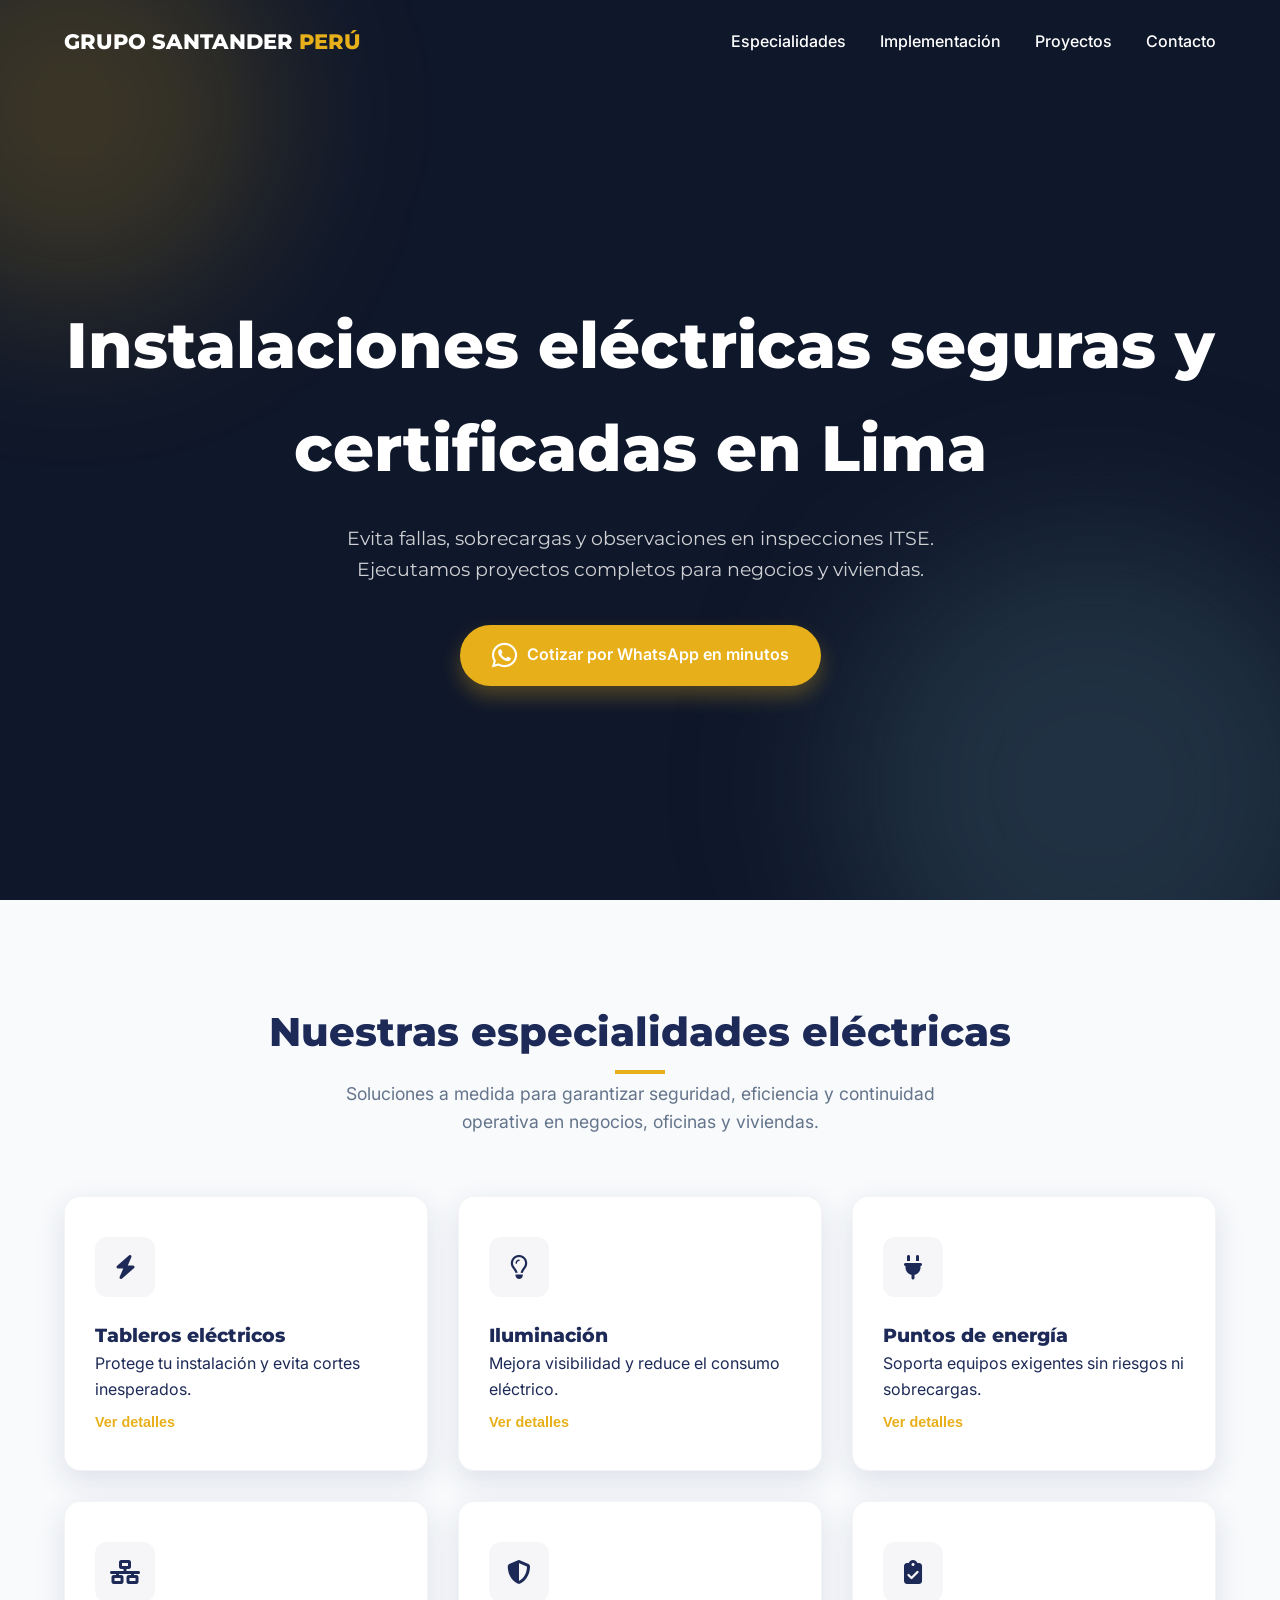
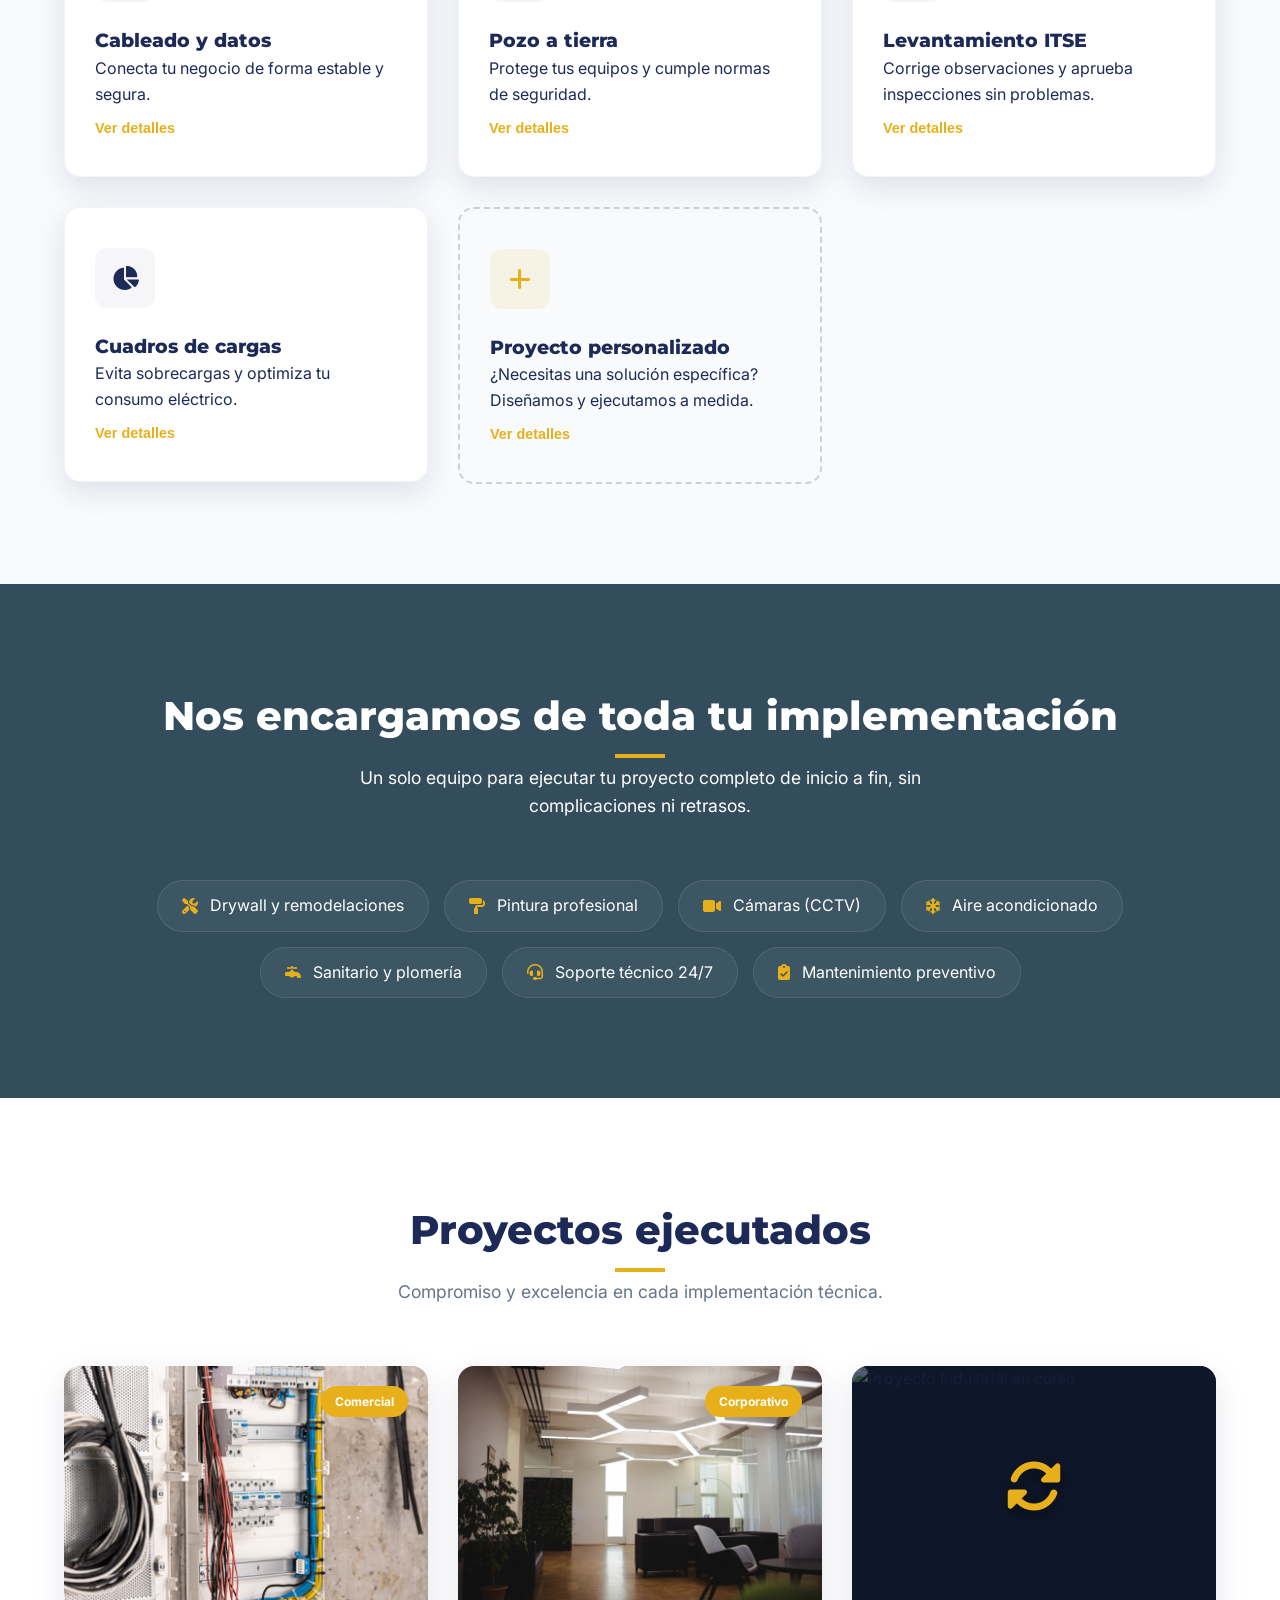
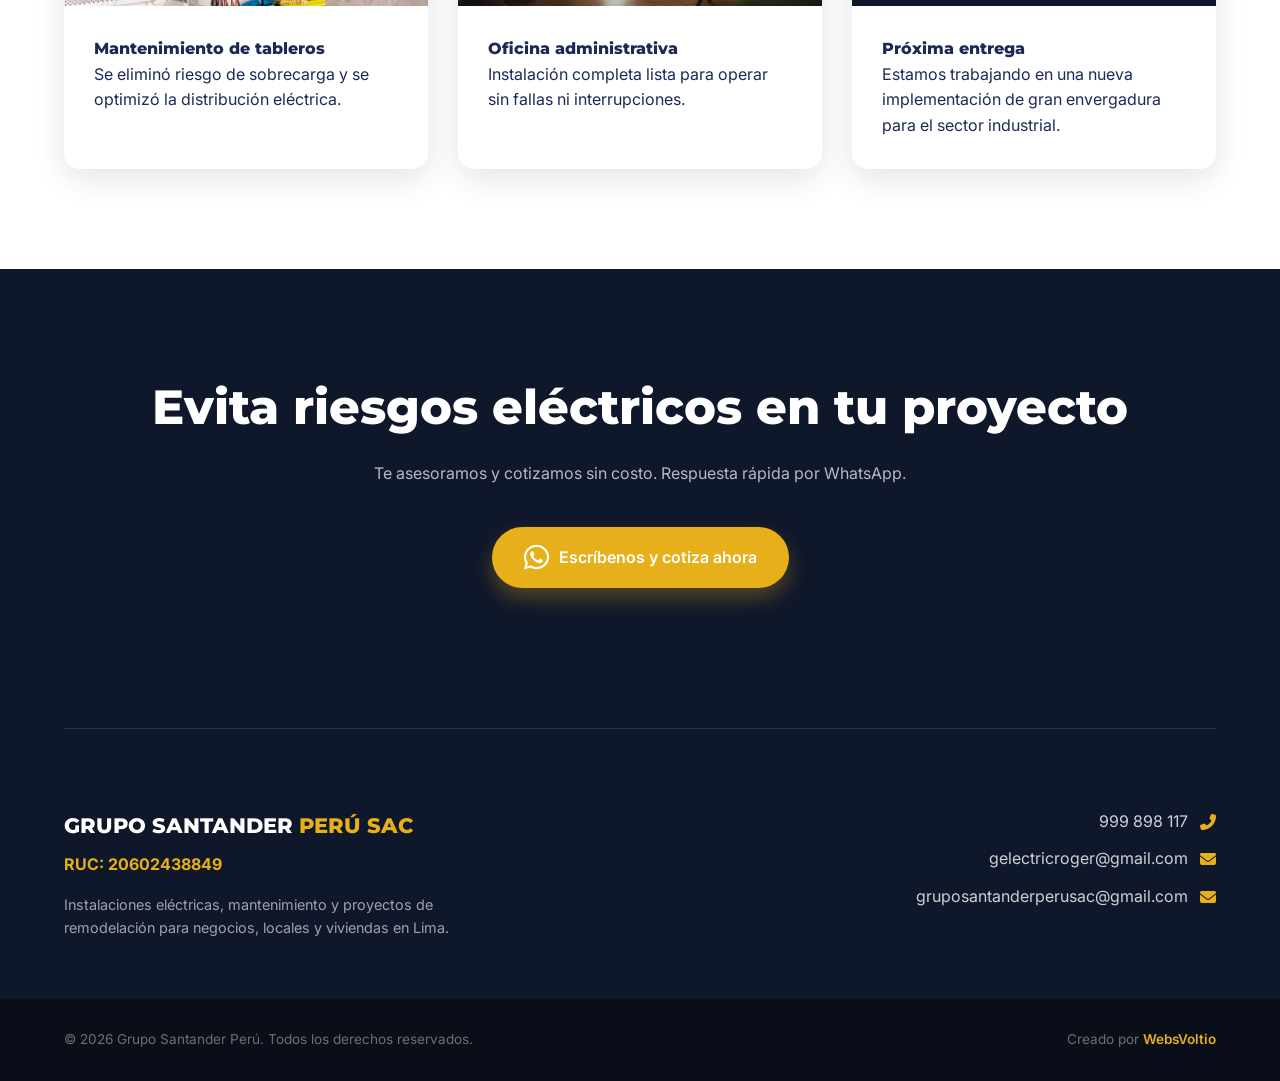
==== commit 68e5e85c: "ajustes menores" ====
--- a/new/index.html
+++ b/new/index.html
@@ -24,8 +24,10 @@
   <meta name="twitter:description" content="Servicios eléctricos profesionales en Lima Perú.">
   <meta name="twitter:image" content="https://rc-at.github.io/grupo-santander-peru/img/portada-social.jpg">
   <meta name="theme-color" content="#32358F">
+  <link rel="icon" type="image/svg+xml"
+    href="data:image/svg+xml,%3Csvg xmlns='http://www.w3.org/2000/svg' viewBox='0 0 32 32'%3E%3Ccircle cx='16' cy='16' r='14' fill='none' stroke='%23E7B01A' stroke-width='2'/%3E%3Cpath d='M18 7l-7 9h5l-2 9 9-11h-5l5-7z' fill='%23E7B01A'/%3E%3C/svg%3E">
   <meta name="google-site-verification" content="YAsiWaMnxmN2KurpdOlfK7df0HWc0em4JpnlIx0-jBw" />
-  <link rel="stylesheet" href="./css/style.css">
+  <link rel="stylesheet" href="style.css">
   <link href="https://fonts.googleapis.com/css2?family=Inter:wght@400;700;900&display=swap" rel="stylesheet">
   <link
     href="https://fonts.googleapis.com/css2?family=Inter:wght@400;500;600&family=Montserrat:wght@700;800&display=swap"
--- a/new/style.css
+++ b/new/style.css
@@ -0,0 +1,839 @@
+/* ====================================================
+   1. Base & Theme 
+   ==================================================== */
+:root {
+  --bg-white: #FFFFFF;
+  --text-navy: #1D2A57;
+  --accent-mustard: #E7B01A;
+  --accent-hover: #D19C0E;
+  --bg-teal: #334D5C;
+  --bg-dark-hero: #0F172A;
+  --font-heading: 'Montserrat', sans-serif;
+  --font-body: 'Inter', sans-serif;
+  --transition-smooth: all 0.4s cubic-bezier(0.25, 1, 0.5, 1);
+  --shadow-soft: 0 10px 30px rgba(29, 42, 87, 0.12);
+  --shadow-hover: 0 25px 50px rgba(29, 42, 87, 0.25);
+}
+
+* {
+  margin: 0;
+  padding: 0;
+  box-sizing: border-box;
+}
+
+html {
+  scroll-behavior: smooth;
+  scroll-padding-top: 80px;
+  background-color: var(--bg-dark-hero);
+}
+
+body {
+  font-family: var(--font-body);
+  color: var(--text-navy);
+  line-height: 1.6;
+  overflow-x: hidden;
+  background-color: var(--bg-dark-hero);
+}
+
+h1,
+h2,
+h3,
+h4 {
+  font-family: var(--font-heading);
+  color: var(--text-navy);
+  font-weight: 800;
+}
+
+.container {
+  width: 100%;
+  max-width: 1200px;
+  margin: 0 auto;
+  padding: 0 24px;
+}
+
+.section-padding {
+  padding: 100px 0;
+}
+
+/* Botones */
+.btn {
+  display: inline-flex;
+  align-items: center;
+  justify-content: center;
+  gap: 10px;
+  padding: 16px 32px;
+  border-radius: 50px;
+  font-weight: 600;
+  text-decoration: none;
+  transition: var(--transition-smooth);
+  border: none;
+  cursor: pointer;
+}
+
+.btn-primary {
+  background-color: var(--accent-mustard);
+  color: #FFFFFF;
+  box-shadow: 0 10px 20px rgba(231, 176, 26, 0.3);
+}
+
+.btn-primary:hover {
+  background-color: var(--accent-hover);
+  transform: translateY(-3px);
+}
+
+/* ====================================================
+   2. Navbar (Glassmorphism)
+   ==================================================== */
+.navbar {
+  position: fixed;
+  top: 0;
+  left: 0;
+  width: 100%;
+  z-index: 1000;
+  padding: 25px 0;
+  transition: var(--transition-smooth);
+}
+
+.navbar.scrolled {
+  background: rgba(255, 255, 255, 0.98);
+  backdrop-filter: blur(10px);
+  padding: 15px 0;
+  box-shadow: 0 4px 30px rgba(0, 0, 0, 0.05);
+}
+
+.nav-container {
+  display: flex;
+  justify-content: space-between;
+  align-items: center;
+}
+
+.logo {
+  font-family: var(--font-heading);
+  font-size: 1.3rem;
+  color: var(--bg-white);
+  text-decoration: none;
+  font-weight: 800;
+  transition: var(--transition-smooth);
+  white-space: nowrap;
+}
+
+.logo span {
+  color: var(--accent-mustard);
+}
+
+.navbar.scrolled .logo,
+.navbar.scrolled .nav-links a {
+  color: var(--text-navy);
+}
+
+.nav-links a {
+  color: #FFFFFF;
+  text-decoration: none;
+  margin-left: 30px;
+  font-weight: 500;
+  transition: var(--transition-smooth);
+}
+
+.nav-links a:hover {
+  color: var(--accent-mustard);
+}
+
+/* ====================================================
+   3. Hero Section (Fijo detrás)
+   ==================================================== */
+.global-bg {
+  position: fixed;
+  inset: 0;
+  z-index: 1;
+  background-color: var(--bg-dark-hero);
+  overflow: hidden;
+}
+
+.hero {
+  position: fixed;
+  inset: 0;
+  display: flex;
+  align-items: center;
+  justify-content: center;
+  text-align: center;
+  z-index: 2;
+  padding-top: 80px;
+}
+
+/* Título Hero Blanco */
+.hero h1 {
+  color: #FFFFFF !important;
+  font-size: clamp(2.2rem, 5vw, 4rem);
+  margin-bottom: 24px;
+  opacity: 0;
+  transform: translateY(40px);
+}
+
+.hero h2 {
+  color: rgba(255, 255, 255, 0.8);
+  font-weight: 400;
+  font-size: 1.2rem;
+  max-width: 700px;
+  margin: 0 auto 40px;
+  opacity: 0;
+  transform: translateY(40px);
+}
+
+.hero .btn {
+  opacity: 0;
+  transform: translateY(40px);
+}
+
+.hero-blob {
+  position: absolute;
+  border-radius: 50%;
+  filter: blur(80px);
+  animation: floatBlob 15s infinite alternate ease-in-out;
+}
+
+.blob-1 {
+  width: 400px;
+  height: 400px;
+  background: rgba(231, 176, 26, 0.2);
+  top: -10%;
+  left: -10%;
+}
+
+.blob-2 {
+  width: 500px;
+  height: 500px;
+  background: rgba(51, 77, 92, 0.5);
+  bottom: -15%;
+  right: -5%;
+}
+
+@keyframes floatBlob {
+  0% {
+    transform: translate(0, 0);
+  }
+
+  100% {
+    transform: translate(100px, 50px);
+  }
+}
+
+.hero.loaded h1 {
+  animation: slideUpFade 0.8s forwards;
+}
+
+.hero.loaded h2 {
+  animation: slideUpFade 0.8s 0.2s forwards;
+}
+
+.hero.loaded .btn {
+  animation: slideUpFade 0.8s 0.4s forwards;
+}
+
+@keyframes slideUpFade {
+  to {
+    opacity: 1;
+    transform: translateY(0);
+  }
+}
+
+/* ====================================================
+   4. Secciones (Capa 10)
+   ==================================================== */
+.especialidades,
+.implementacion,
+.proyectos,
+.contacto {
+  position: relative;
+  z-index: 10;
+  width: 100%;
+}
+
+.especialidades {
+  margin-top: 100vh;
+  background-color: #F8FAFC;
+}
+
+.proyectos {
+  background-color: #FFFFFF;
+}
+
+.implementacion {
+  background-color: var(--bg-teal);
+}
+
+.section-header {
+  text-align: center;
+  margin-bottom: 60px;
+}
+
+.section-header h2 {
+  font-size: 2.5rem;
+  margin-bottom: 16px;
+  position: relative;
+  display: inline-block;
+}
+
+.section-header h2::after {
+  content: '';
+  position: absolute;
+  bottom: -10px;
+  left: 50%;
+  transform: translateX(-50%);
+  width: 50px;
+  height: 4px;
+  background: var(--accent-mustard);
+}
+
+.section-header p {
+  font-size: 1.1rem;
+  color: #64748B;
+  max-width: 600px;
+  margin: 0 auto;
+}
+
+/* Título Blanco en Implementación */
+.implementacion .section-header h2,
+.implementacion .section-header p {
+  color: #FFFFFF !important;
+}
+
+/* Especialidades */
+.services-grid {
+  display: grid;
+  grid-template-columns: repeat(auto-fit, minmax(300px, 1fr));
+  gap: 30px;
+}
+
+.service-card {
+  background: #FFFFFF;
+  padding: 40px 30px;
+  border-radius: 16px;
+  box-shadow: var(--shadow-soft);
+  border: 1px solid rgba(29, 42, 87, 0.05);
+  transition: all 0.5s cubic-bezier(0.25, 1, 0.5, 1);
+  display: flex;
+  flex-direction: column;
+  align-items: flex-start;
+  position: relative;
+  overflow: hidden;
+}
+
+.service-card::before {
+  content: '';
+  position: absolute;
+  top: 0;
+  left: 0;
+  width: 0;
+  height: 4px;
+  background: var(--accent-mustard);
+  transition: width 0.5s cubic-bezier(0.25, 1, 0.5, 1);
+}
+
+.service-card:not(.service-card-alt):hover {
+  transform: translateY(-8px);
+  box-shadow: var(--shadow-hover);
+}
+
+.service-card:not(.service-card-alt):hover::before {
+  width: 100%;
+}
+
+.icon-wrapper {
+  width: 60px;
+  height: 60px;
+  background: rgba(29, 42, 87, 0.04);
+  border-radius: 12px;
+  display: flex;
+  align-items: center;
+  justify-content: center;
+  font-size: 24px;
+  color: var(--text-navy);
+  margin-bottom: 24px;
+  transition: var(--transition-smooth);
+}
+
+.service-card:not(.service-card-alt):hover .icon-wrapper {
+  background: var(--accent-mustard);
+  color: #FFFFFF;
+}
+
+.service-card.service-card-alt {
+  background: transparent;
+  border: 2px dashed rgba(29, 42, 87, 0.2);
+  box-shadow: none;
+}
+
+.service-card.service-card-alt:hover {
+  transform: none;
+  box-shadow: none;
+}
+
+/* Implementación Píldoras */
+.ecosystem-container {
+  display: flex;
+  flex-wrap: wrap;
+  justify-content: center;
+  gap: 15px;
+}
+
+.ecosystem-item {
+  background: rgba(255, 255, 255, 0.05);
+  border: 1px solid rgba(255, 255, 255, 0.1);
+  padding: 12px 24px;
+  border-radius: 50px;
+  display: flex;
+  align-items: center;
+  gap: 12px;
+  color: #FFFFFF;
+  transition: var(--transition-smooth);
+}
+
+.ecosystem-item i {
+  color: var(--accent-mustard);
+}
+
+.ecosystem-item:hover {
+  background: rgba(255, 255, 255, 0.1);
+  border-color: var(--accent-mustard);
+  transform: translateY(-3px);
+}
+
+/* Proyectos con Mock Up */
+.projects-grid {
+  display: grid;
+  grid-template-columns: repeat(auto-fit, minmax(320px, 1fr));
+  gap: 30px;
+}
+
+.project-card {
+  border-radius: 16px;
+  overflow: hidden;
+  background: #FFFFFF;
+  box-shadow: var(--shadow-soft);
+  transition: var(--transition-smooth);
+}
+
+.project-img {
+  height: 240px;
+  position: relative;
+  overflow: hidden;
+  background: #0F172A;
+}
+
+.project-img img {
+  width: 100%;
+  height: 100%;
+  object-fit: cover;
+  transition: 0.6s;
+}
+
+.project-card:hover img {
+  transform: scale(1.1);
+}
+
+.project-tag {
+  position: absolute;
+  top: 20px;
+  right: 20px;
+  background: var(--accent-mustard);
+  color: white;
+  padding: 6px 14px;
+  border-radius: 50px;
+  font-size: 0.75rem;
+  font-weight: 700;
+  z-index: 2;
+}
+
+.project-info {
+  padding: 30px;
+}
+
+.project-card-pending .project-img img {
+  opacity: 1;
+  /* Reset to prevent blur artifacts */
+}
+
+.pending-overlay {
+  position: absolute;
+  inset: 0;
+  background-color: rgba(15, 23, 42, 0.65);
+  z-index: 1;
+}
+
+.pending-badge {
+  position: absolute;
+  inset: 0;
+  display: flex;
+  align-items: center;
+  justify-content: center;
+  z-index: 2;
+}
+
+.pending-badge i {
+  font-size: 3.5rem;
+  color: var(--accent-mustard);
+  text-shadow: 0 4px 15px rgba(0, 0, 0, 0.6);
+}
+
+/* ====================================================
+   5. Footer & Contact (Alineación y Estilos)
+   ==================================================== */
+.contacto {
+  background-color: var(--bg-dark-hero) !important;
+  color: #FFFFFF;
+  overflow: hidden;
+}
+
+.contacto.section-padding {
+  padding-bottom: 0 !important;
+  /* Elimina espacio blanco al final */
+}
+
+.footer-main {
+  text-align: center;
+  margin-bottom: 140px;
+}
+
+.footer-main h2 {
+  color: #FFFFFF !important;
+  font-size: clamp(2rem, 4vw, 3rem);
+  margin-bottom: 16px;
+}
+
+.footer-main p {
+  color: rgba(255, 255, 255, 0.7) !important;
+  margin-bottom: 40px;
+}
+
+.footer-grid {
+  display: grid;
+  grid-template-columns: 1.5fr 1fr;
+  gap: 40px;
+  border-top: 1px solid rgba(255, 255, 255, 0.1);
+  padding-top: 80px;
+  text-align: left;
+}
+
+.footer-logo {
+  font-size: 1.3rem;
+  margin-bottom: 10px;
+  color: #FFFFFF !important;
+}
+
+.footer-logo span {
+  color: var(--accent-mustard) !important;
+}
+
+.ruc {
+  color: var(--accent-mustard) !important;
+  font-weight: 700;
+  display: block;
+  margin-bottom: 15px;
+}
+
+.footer-desc {
+  color: rgba(255, 255, 255, 0.6) !important;
+  font-size: 0.9rem;
+  max-width: 420px;
+}
+
+/* Columna de contacto (Derecha) */
+.footer-grid .footer-col:last-child {
+  display: flex;
+  flex-direction: column;
+  align-items: flex-end;
+  text-align: right;
+}
+
+.footer-grid .footer-col:last-child p {
+  display: flex;
+  align-items: center;
+  justify-content: flex-end;
+  gap: 12px;
+  width: 100%;
+  color: rgba(255, 255, 255, 0.8) !important;
+  margin-bottom: 12px;
+}
+
+.footer-grid .footer-col:last-child a {
+  color: inherit;
+  text-decoration: none;
+  transition: var(--transition-smooth);
+}
+
+.footer-grid .footer-col:last-child a:hover {
+  color: var(--accent-mustard);
+}
+
+.footer-grid .footer-col:last-child i {
+  color: var(--accent-mustard) !important;
+  order: 2;
+  /* Icono a la derecha del texto */
+  margin-right: 0;
+}
+
+/* Barra inferior */
+.footer-bottom {
+  margin-top: 60px;
+  padding: 30px 0;
+  background-color: rgba(0, 0, 0, 0.4);
+  width: 100%;
+}
+
+.bottom-flex {
+  display: flex;
+  justify-content: space-between;
+  align-items: center;
+  font-size: 0.85rem;
+  color: rgba(255, 255, 255, 0.4);
+}
+
+.signature a {
+  color: var(--accent-mustard);
+  text-decoration: none;
+  font-weight: 600;
+}
+
+/* ====================================================
+   6. Animaciones de Scroll
+   ==================================================== */
+.scroll-appear {
+  opacity: 0;
+  transform: translateY(40px);
+  transition: opacity 0.8s ease-out, transform 0.8s cubic-bezier(0.25, 1, 0.5, 1);
+}
+
+.scroll-appear.is-visible {
+  opacity: 1;
+  transform: translateY(0);
+}
+
+.delay-1 {
+  transition-delay: 0.15s;
+}
+
+.delay-2 {
+  transition-delay: 0.3s;
+}
+
+/* === Servicios expandibles === */
+.service-hidden ul {
+  margin: 15px 0;
+  padding-left: 18px;
+  color: #475569;
+  font-size: 0.9rem;
+}
+
+.service-hidden li {
+  margin-bottom: 6px;
+}
+
+.service-toggle {
+  margin-top: 15px;
+  background: none;
+  border: none;
+  color: var(--accent-mustard);
+  font-weight: 600;
+  cursor: pointer;
+  padding: 0;
+}
+
+.service-card.active .service-toggle {
+  color: var(--text-navy);
+}
+
+/* Botón pequeño */
+.btn-sm {
+  padding: 10px 20px;
+  font-size: 0.85rem;
+  box-shadow: none!important;
+}
+
+/* Permitir interacción en tarjeta especial */
+.service-card-alt {
+  cursor: default;
+  border-style: dashed;
+}
+
+.service-card-alt:hover {
+  transform: translateY(-8px);
+}
+
+/* Diferenciar visualmente */
+.service-card-alt .icon-wrapper {
+  background: rgba(231, 176, 26, 0.1);
+  color: var(--accent-mustard);
+}
+
+/* Mantener tarjetas independientes */
+.services-grid {
+  align-items: start;
+}
+
+.service-card {
+  height: fit-content;
+}
+
+.service-card.active .service-hidden {
+  max-height: 300px;
+  opacity: 1;
+  transform: translateY(0);
+}
+
+.service-hidden {
+  max-height: 0;
+  overflow: hidden;
+  opacity: 0;
+  transform: translateY(-8px);
+  transition: all 0.3s ease;
+}
+
+.service-card.active .service-hidden {
+  max-height: 300px;
+  opacity: 1;
+  transform: translateY(0);
+}
+
+.service-hidden .btn {
+  margin-top: 10px;
+}
+
+.service-toggle {
+  margin-top: 12px;
+  background: none;
+  border: none;
+  color: var(--accent-mustard);
+  font-weight: 600;
+  cursor: pointer;
+  padding: 0;
+  font-size: 0.9rem;
+}
+
+.service-toggle:hover {
+  text-decoration: underline;
+}
+
+/* ====================================================
+   7. Mobile & iPhone SE (Responsive)
+   ==================================================== */
+
+/* Ocultar botones en escritorio */
+.menu-toggle,
+.close-menu {
+  display: none;
+  background: none;
+  border: none;
+  color: white;
+  cursor: pointer;
+}
+
+.navbar.scrolled .menu-toggle {
+  color: var(--text-navy);
+}
+
+@media (max-width: 768px) {
+
+  /* Tipografía */
+  .logo {
+    font-size: 1.05rem;
+  }
+
+  .hero h1 {
+    font-size: 1.8rem !important;
+  }
+
+  .hero h2 {
+    font-size: 1rem !important;
+  }
+
+  .section-header h2 {
+    font-size: 1.8rem;
+  }
+
+  .section-padding {
+    padding: 60px 0;
+  }
+
+  /* Menú Hamburguesa */
+  .menu-toggle {
+    display: block;
+    font-size: 1.5rem;
+  }
+
+  .nav-links {
+    position: fixed;
+    top: 0;
+    right: -100%;
+    /* Oculto fuera de pantalla */
+    height: 100vh;
+    width: 80%;
+    background: var(--bg-dark-hero);
+    display: flex;
+    flex-direction: column;
+    justify-content: center;
+    align-items: center;
+    transition: 0.5s cubic-bezier(0.25, 1, 0.5, 1);
+    z-index: 2100;
+    box-shadow: -10px 0 30px rgba(0, 0, 0, 0.5);
+  }
+
+  .nav-links.active {
+    right: 0;
+  }
+
+  .nav-links a {
+    margin: 20px 0;
+    font-size: 1.2rem;
+    color: white !important;
+  }
+
+  .close-menu {
+    display: block;
+    position: absolute;
+    top: 25px;
+    right: 25px;
+    font-size: 2rem;
+  }
+
+  /* Footer Mobile */
+  .footer-grid {
+    grid-template-columns: 1fr;
+    text-align: center;
+  }
+
+  .footer-desc {
+    margin: 0 auto 20px;
+  }
+
+  .footer-grid .footer-col:last-child {
+    align-items: center;
+    text-align: center;
+    margin-top: 30px;
+  }
+
+  .footer-grid .footer-col:last-child p {
+    justify-content: center;
+  }
+
+  .footer-grid .footer-col:last-child i {
+    order: 0;
+    /* Icono antes del texto en móvil para mejor lectura */
+    margin-right: 10px;
+  }
+
+  .bottom-flex {
+    flex-direction: column;
+    text-align: center;
+    gap: 15px;
+  }
+}
+
+@media (max-width: 400px) {
+  .hero h1 {
+    font-size: 1.6rem !important;
+  }
+
+  .footer-logo {
+    font-size: 1.1rem;
+  }
+}
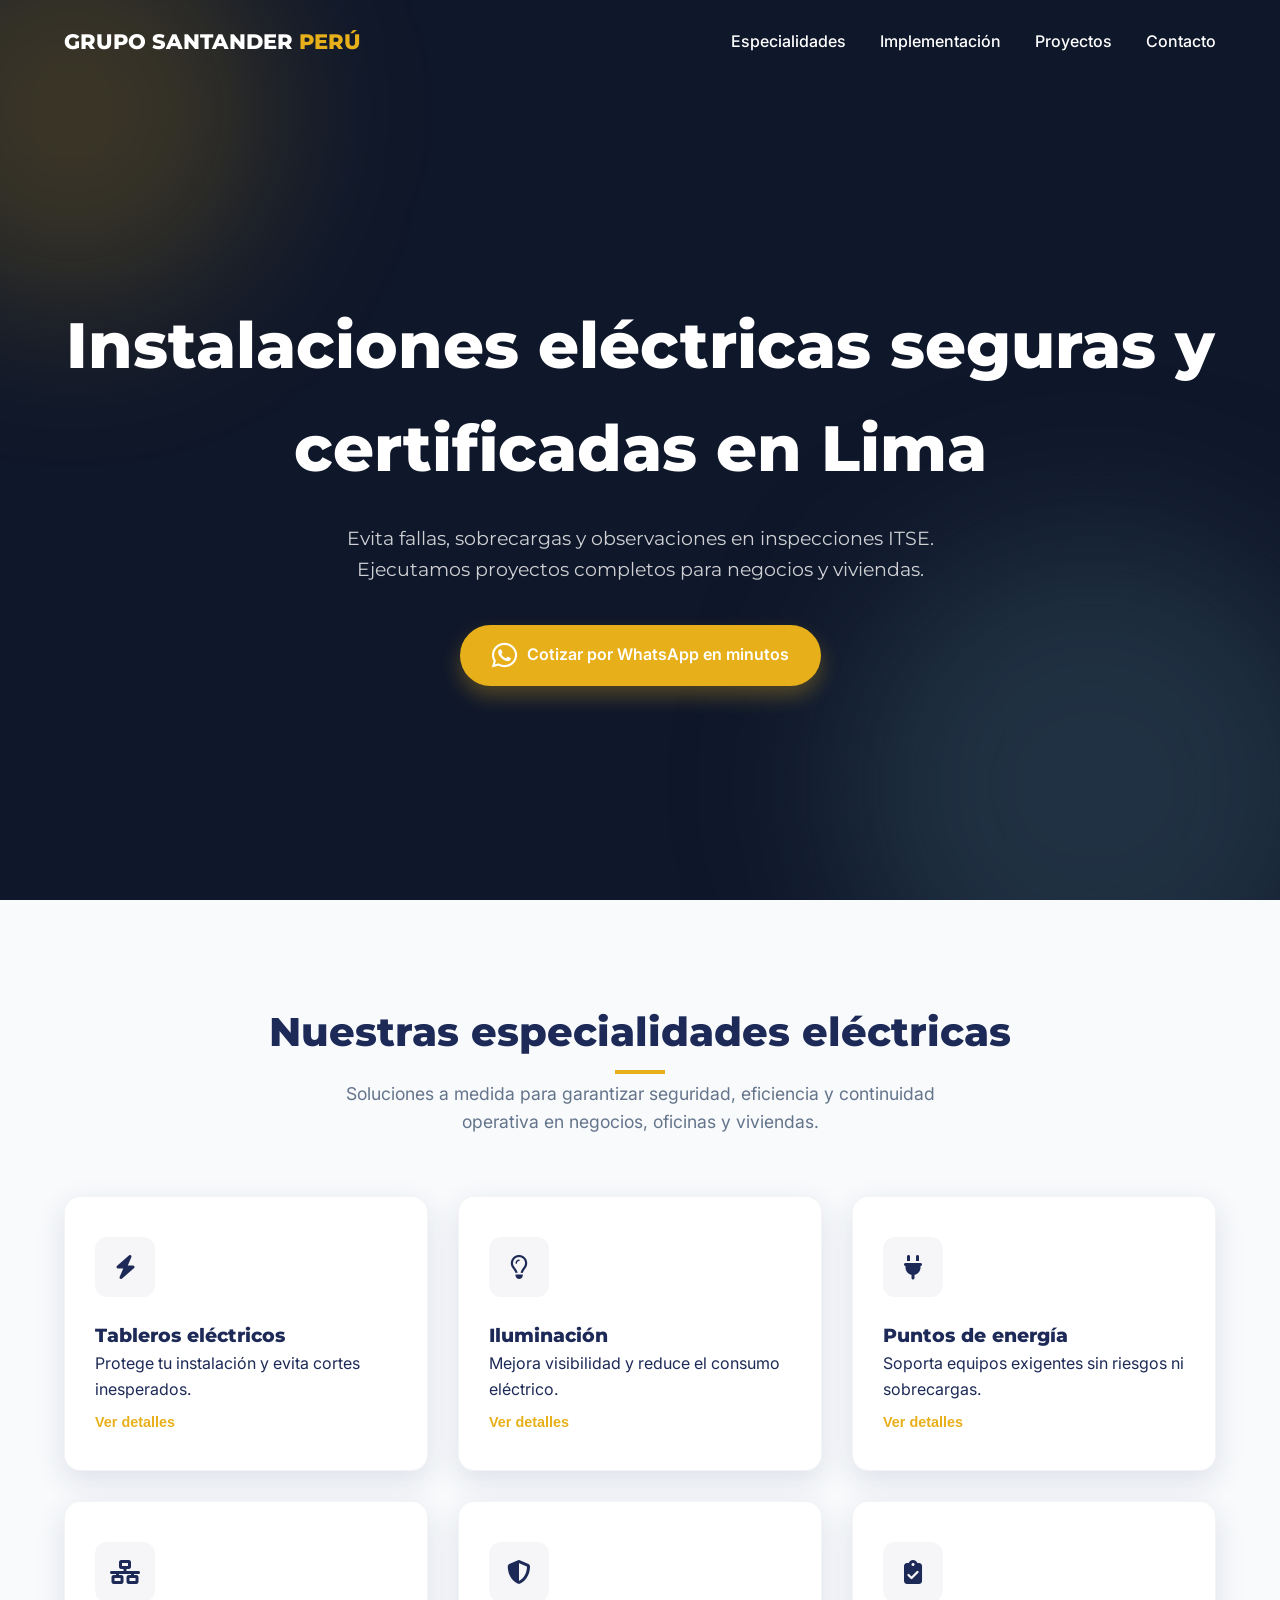
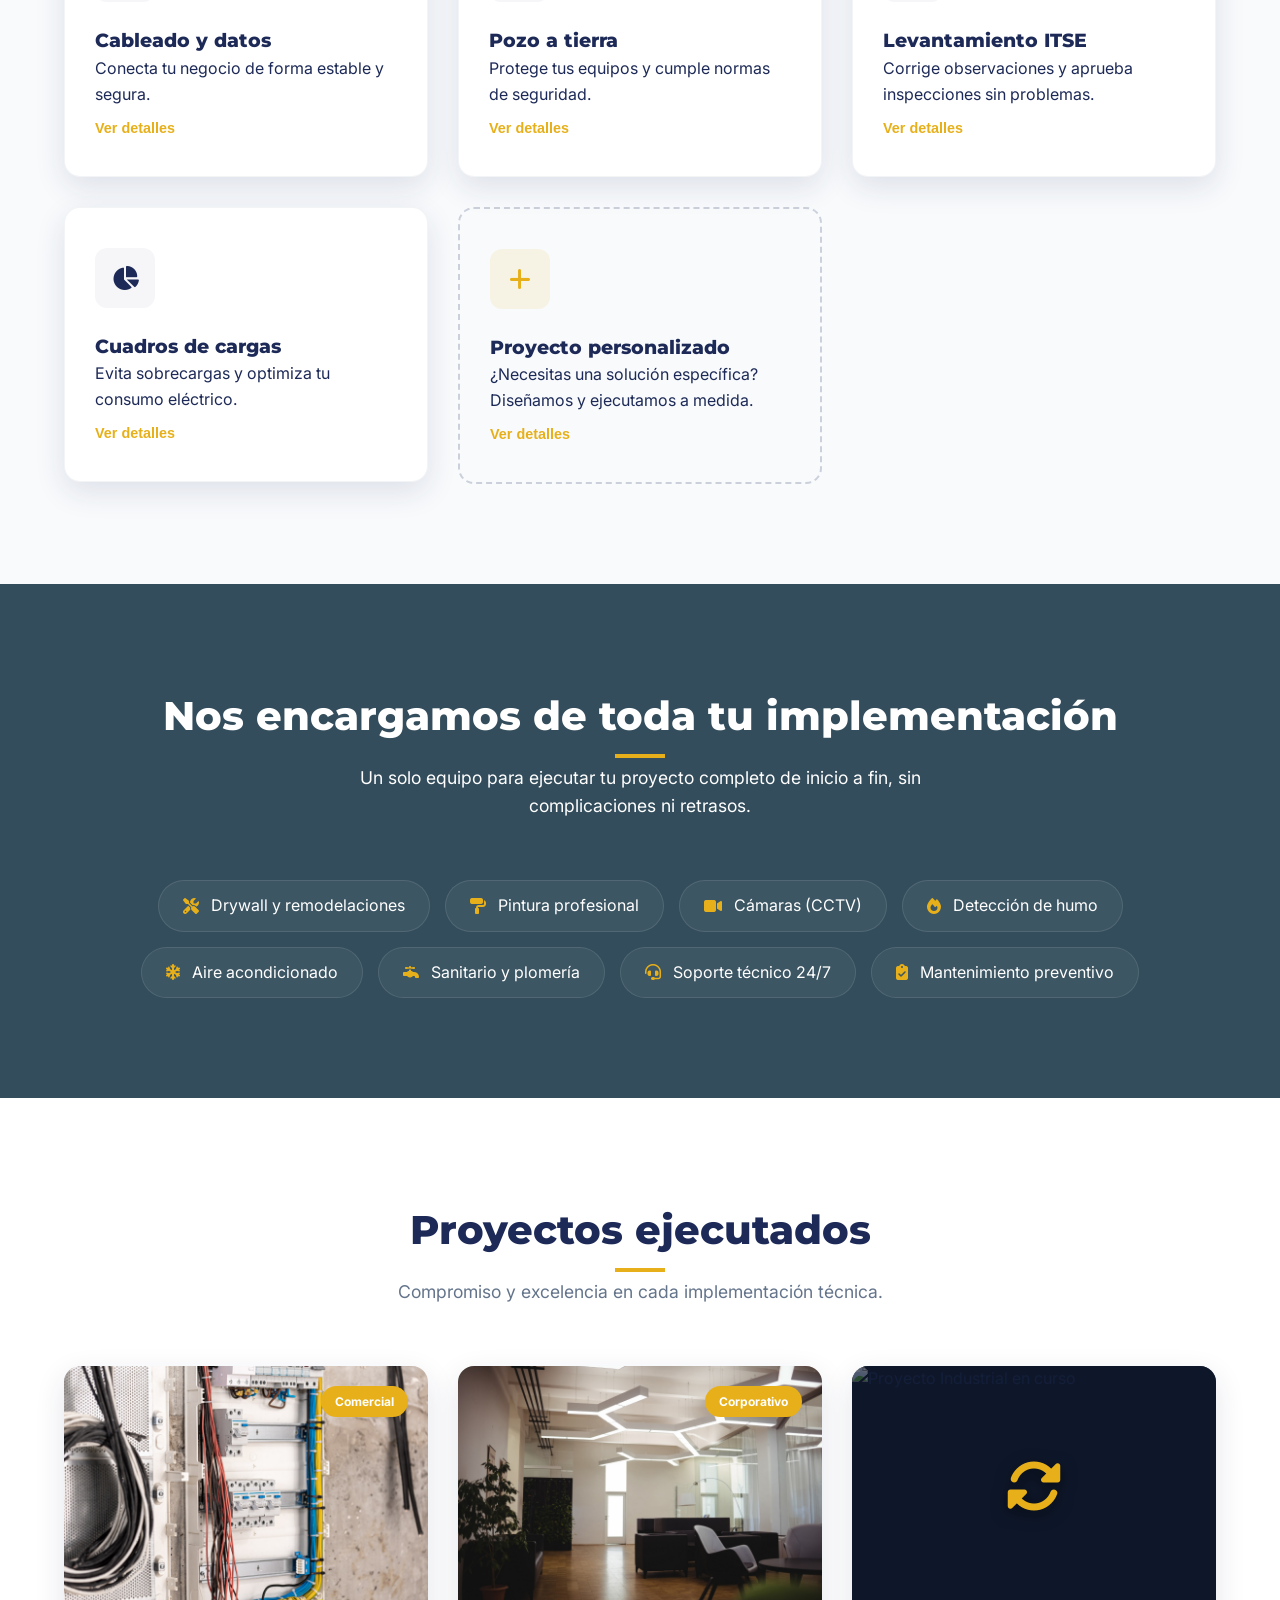
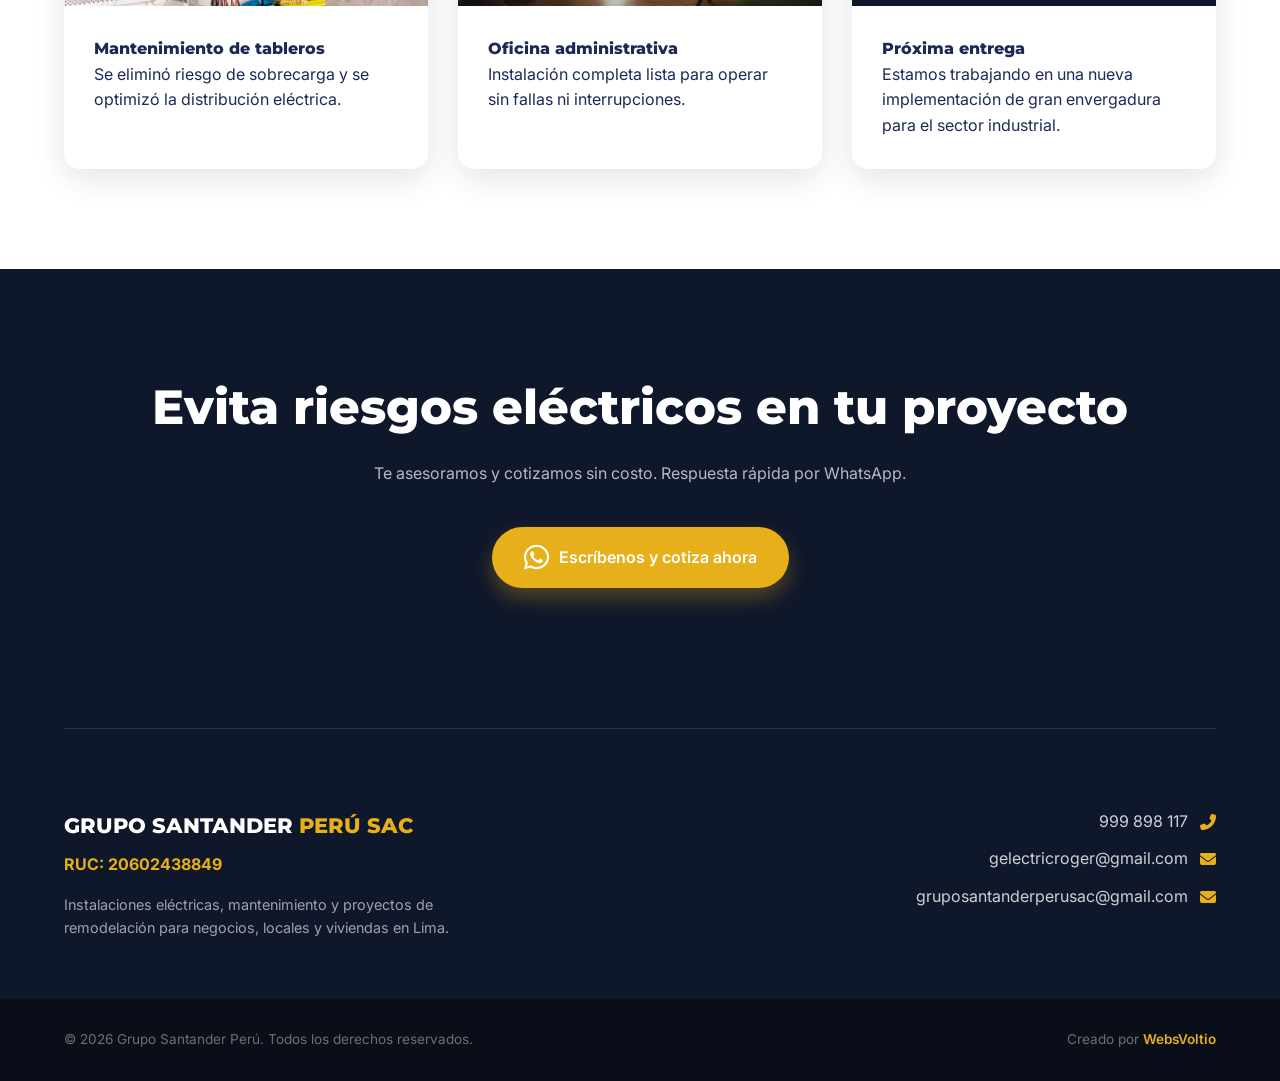
==== commit e66b6045: "mejoras" ====
--- a/new/index.html
+++ b/new/index.html
@@ -23,7 +23,8 @@
   <meta name="twitter:title" content="Grupo Santander Perú SAC | Electricistas en Lima">
   <meta name="twitter:description" content="Servicios eléctricos profesionales en Lima Perú.">
   <meta name="twitter:image" content="https://rc-at.github.io/grupo-santander-peru/img/portada-social.jpg">
-  <meta name="theme-color" content="#32358F">
+  <meta name="theme-color" content="#0F172A">
+  <meta name="apple-mobile-web-app-status-bar-style" content="black-translucent">
   <link rel="icon" type="image/svg+xml"
     href="data:image/svg+xml,%3Csvg xmlns='http://www.w3.org/2000/svg' viewBox='0 0 32 32'%3E%3Ccircle cx='16' cy='16' r='14' fill='none' stroke='%23E7B01A' stroke-width='2'/%3E%3Cpath d='M18 7l-7 9h5l-2 9 9-11h-5l5-7z' fill='%23E7B01A'/%3E%3C/svg%3E">
   <meta name="google-site-verification" content="YAsiWaMnxmN2KurpdOlfK7df0HWc0em4JpnlIx0-jBw" />
@@ -309,6 +310,10 @@
           <span>Cámaras (CCTV)</span>
         </div>
         <div class="ecosystem-item">
+          <i class="fas fa-fire"></i>
+          <span>Detección de humo</span>
+        </div>
+        <div class="ecosystem-item">
           <i class="fas fa-snowflake"></i>
           <span>Aire acondicionado</span>
         </div>
